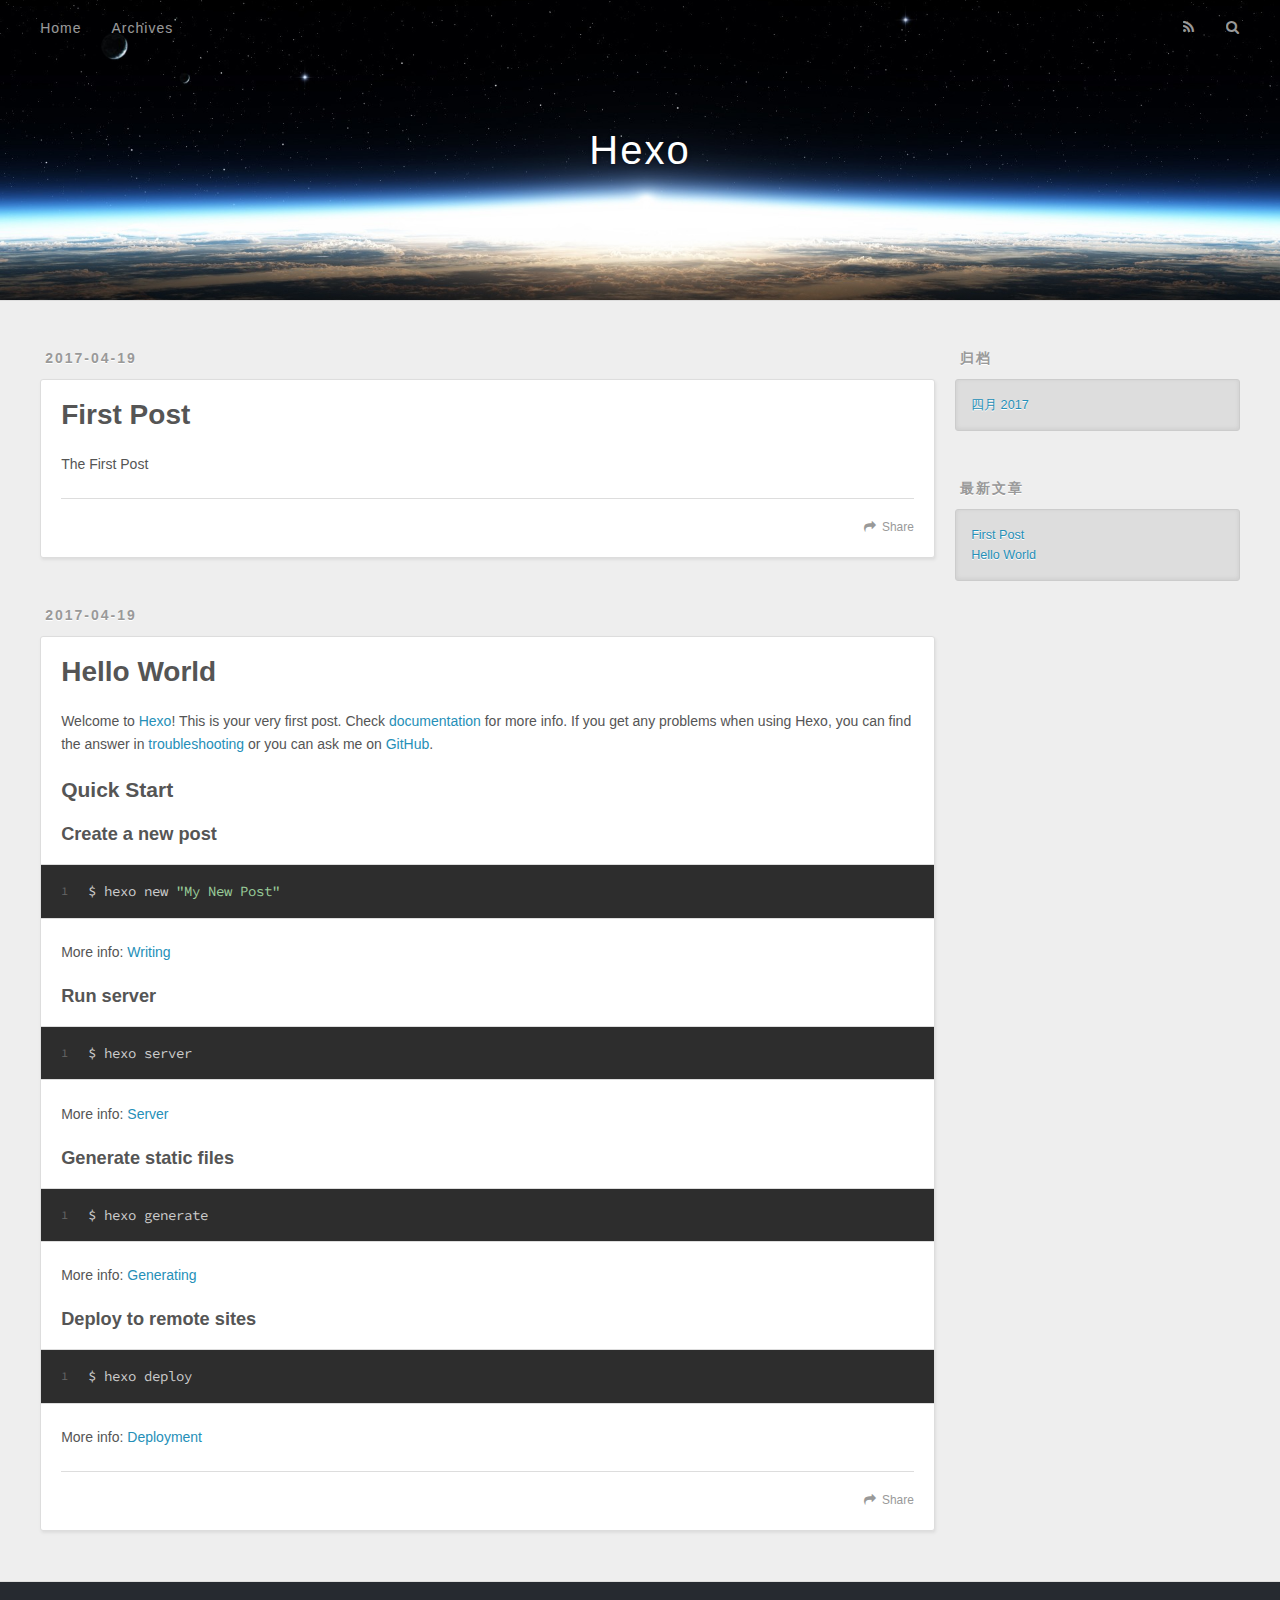
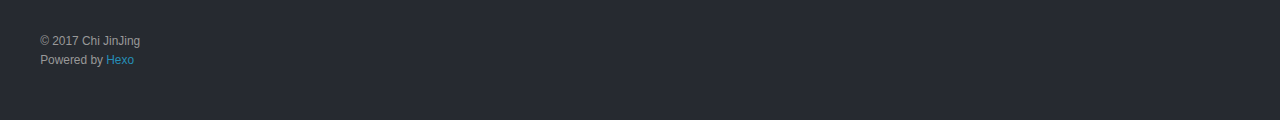
==== index.html @ 20dba2d6 "Site updated: 2017-04-19 13:00:34" ====
<!DOCTYPE html>
<html>
<head>
  <meta charset="utf-8">
  
  <title>Hexo</title>
  <meta name="viewport" content="width=device-width, initial-scale=1, maximum-scale=1">
  <meta property="og:type" content="website">
<meta property="og:title" content="Hexo">
<meta property="og:url" content="http://chijinjing.top/index.html">
<meta property="og:site_name" content="Hexo">
<meta name="twitter:card" content="summary">
<meta name="twitter:title" content="Hexo">
  
    <link rel="alternate" href="/atom.xml" title="Hexo" type="application/atom+xml">
  
  
    <link rel="icon" href="/favicon.png">
  
  
    <link href="//fonts.googleapis.com/css?family=Source+Code+Pro" rel="stylesheet" type="text/css">
  
  <link rel="stylesheet" href="/css/style.css">
  

</head>

<body>
  <div id="container">
    <div id="wrap">
      <header id="header">
  <div id="banner"></div>
  <div id="header-outer" class="outer">
    <div id="header-title" class="inner">
      <h1 id="logo-wrap">
        <a href="/" id="logo">Hexo</a>
      </h1>
      
    </div>
    <div id="header-inner" class="inner">
      <nav id="main-nav">
        <a id="main-nav-toggle" class="nav-icon"></a>
        
          <a class="main-nav-link" href="/">Home</a>
        
          <a class="main-nav-link" href="/archives">Archives</a>
        
      </nav>
      <nav id="sub-nav">
        
          <a id="nav-rss-link" class="nav-icon" href="/atom.xml" title="RSS Feed"></a>
        
        <a id="nav-search-btn" class="nav-icon" title="搜索"></a>
      </nav>
      <div id="search-form-wrap">
        <form action="//google.com/search" method="get" accept-charset="UTF-8" class="search-form"><input type="search" name="q" class="search-form-input" placeholder="Search"><button type="submit" class="search-form-submit">&#xF002;</button><input type="hidden" name="sitesearch" value="http://chijinjing.top"></form>
      </div>
    </div>
  </div>
</header>
      <div class="outer">
        <section id="main">
  
    <article id="post-First-Post" class="article article-type-post" itemscope itemprop="blogPost">
  <div class="article-meta">
    <a href="/2017/04/19/First-Post/" class="article-date">
  <time datetime="2017-04-19T04:58:20.000Z" itemprop="datePublished">2017-04-19</time>
</a>
    
  </div>
  <div class="article-inner">
    
    
      <header class="article-header">
        
  
    <h1 itemprop="name">
      <a class="article-title" href="/2017/04/19/First-Post/">First Post</a>
    </h1>
  

      </header>
    
    <div class="article-entry" itemprop="articleBody">
      
        <p>The First Post</p>

      
    </div>
    <footer class="article-footer">
      <a data-url="http://chijinjing.top/2017/04/19/First-Post/" data-id="cj1oicwc800007zd8fmpwcsmv" class="article-share-link">Share</a>
      
      
    </footer>
  </div>
  
</article>


  
    <article id="post-hello-world" class="article article-type-post" itemscope itemprop="blogPost">
  <div class="article-meta">
    <a href="/2017/04/19/hello-world/" class="article-date">
  <time datetime="2017-04-19T04:45:37.104Z" itemprop="datePublished">2017-04-19</time>
</a>
    
  </div>
  <div class="article-inner">
    
    
      <header class="article-header">
        
  
    <h1 itemprop="name">
      <a class="article-title" href="/2017/04/19/hello-world/">Hello World</a>
    </h1>
  

      </header>
    
    <div class="article-entry" itemprop="articleBody">
      
        <p>Welcome to <a href="https://hexo.io/" target="_blank" rel="external">Hexo</a>! This is your very first post. Check <a href="https://hexo.io/docs/" target="_blank" rel="external">documentation</a> for more info. If you get any problems when using Hexo, you can find the answer in <a href="https://hexo.io/docs/troubleshooting.html" target="_blank" rel="external">troubleshooting</a> or you can ask me on <a href="https://github.com/hexojs/hexo/issues" target="_blank" rel="external">GitHub</a>.</p>
<h2 id="Quick-Start"><a href="#Quick-Start" class="headerlink" title="Quick Start"></a>Quick Start</h2><h3 id="Create-a-new-post"><a href="#Create-a-new-post" class="headerlink" title="Create a new post"></a>Create a new post</h3><figure class="highlight bash"><table><tr><td class="gutter"><pre><div class="line">1</div></pre></td><td class="code"><pre><div class="line">$ hexo new <span class="string">"My New Post"</span></div></pre></td></tr></table></figure>
<p>More info: <a href="https://hexo.io/docs/writing.html" target="_blank" rel="external">Writing</a></p>
<h3 id="Run-server"><a href="#Run-server" class="headerlink" title="Run server"></a>Run server</h3><figure class="highlight bash"><table><tr><td class="gutter"><pre><div class="line">1</div></pre></td><td class="code"><pre><div class="line">$ hexo server</div></pre></td></tr></table></figure>
<p>More info: <a href="https://hexo.io/docs/server.html" target="_blank" rel="external">Server</a></p>
<h3 id="Generate-static-files"><a href="#Generate-static-files" class="headerlink" title="Generate static files"></a>Generate static files</h3><figure class="highlight bash"><table><tr><td class="gutter"><pre><div class="line">1</div></pre></td><td class="code"><pre><div class="line">$ hexo generate</div></pre></td></tr></table></figure>
<p>More info: <a href="https://hexo.io/docs/generating.html" target="_blank" rel="external">Generating</a></p>
<h3 id="Deploy-to-remote-sites"><a href="#Deploy-to-remote-sites" class="headerlink" title="Deploy to remote sites"></a>Deploy to remote sites</h3><figure class="highlight bash"><table><tr><td class="gutter"><pre><div class="line">1</div></pre></td><td class="code"><pre><div class="line">$ hexo deploy</div></pre></td></tr></table></figure>
<p>More info: <a href="https://hexo.io/docs/deployment.html" target="_blank" rel="external">Deployment</a></p>

      
    </div>
    <footer class="article-footer">
      <a data-url="http://chijinjing.top/2017/04/19/hello-world/" data-id="cj1oicwci00017zd8c9jo16es" class="article-share-link">Share</a>
      
      
    </footer>
  </div>
  
</article>


  

</section>
        
          <aside id="sidebar">
  
    

  
    

  
    
  
    
  <div class="widget-wrap">
    <h3 class="widget-title">归档</h3>
    <div class="widget">
      <ul class="archive-list"><li class="archive-list-item"><a class="archive-list-link" href="/archives/2017/04/">四月 2017</a></li></ul>
    </div>
  </div>


  
    
  <div class="widget-wrap">
    <h3 class="widget-title">最新文章</h3>
    <div class="widget">
      <ul>
        
          <li>
            <a href="/2017/04/19/First-Post/">First Post</a>
          </li>
        
          <li>
            <a href="/2017/04/19/hello-world/">Hello World</a>
          </li>
        
      </ul>
    </div>
  </div>

  
</aside>
        
      </div>
      <footer id="footer">
  
  <div class="outer">
    <div id="footer-info" class="inner">
      &copy; 2017 Chi JinJing<br>
      Powered by <a href="http://hexo.io/" target="_blank">Hexo</a>
    </div>
  </div>
</footer>
    </div>
    <nav id="mobile-nav">
  
    <a href="/" class="mobile-nav-link">Home</a>
  
    <a href="/archives" class="mobile-nav-link">Archives</a>
  
</nav>
    

<script src="//ajax.googleapis.com/ajax/libs/jquery/2.0.3/jquery.min.js"></script>


  <link rel="stylesheet" href="/fancybox/jquery.fancybox.css">
  <script src="/fancybox/jquery.fancybox.pack.js"></script>


<script src="/js/script.js"></script>

  </div>
</body>
</html>
---- css/style.css ----
body {
  width: 100%;
}
body:before,
body:after {
  content: "";
  display: table;
}
body:after {
  clear: both;
}
html,
body,
div,
span,
applet,
object,
iframe,
h1,
h2,
h3,
h4,
h5,
h6,
p,
blockquote,
pre,
a,
abbr,
acronym,
address,
big,
cite,
code,
del,
dfn,
em,
img,
ins,
kbd,
q,
s,
samp,
small,
strike,
strong,
sub,
sup,
tt,
var,
dl,
dt,
dd,
ol,
ul,
li,
fieldset,
form,
label,
legend,
table,
caption,
tbody,
tfoot,
thead,
tr,
th,
td {
  margin: 0;
  padding: 0;
  border: 0;
  outline: 0;
  font-weight: inherit;
  font-style: inherit;
  font-family: inherit;
  font-size: 100%;
  vertical-align: baseline;
}
body {
  line-height: 1;
  color: #000;
  background: #fff;
}
ol,
ul {
  list-style: none;
}
table {
  border-collapse: separate;
  border-spacing: 0;
  vertical-align: middle;
}
caption,
th,
td {
  text-align: left;
  font-weight: normal;
  vertical-align: middle;
}
a img {
  border: none;
}
input,
button {
  margin: 0;
  padding: 0;
}
input::-moz-focus-inner,
button::-moz-focus-inner {
  border: 0;
  padding: 0;
}
@font-face {
  font-family: FontAwesome;
  font-style: normal;
  font-weight: normal;
  src: url("fonts/fontawesome-webfont.eot?v=#4.0.3");
  src: url("fonts/fontawesome-webfont.eot?#iefix&v=#4.0.3") format("embedded-opentype"), url("fonts/fontawesome-webfont.woff?v=#4.0.3") format("woff"), url("fonts/fontawesome-webfont.ttf?v=#4.0.3") format("truetype"), url("fonts/fontawesome-webfont.svg#fontawesomeregular?v=#4.0.3") format("svg");
}
html,
body,
#container {
  height: 100%;
}
body {
  background: #eee;
  font: 14px "Helvetica Neue", Helvetica, Arial, sans-serif;
  -webkit-text-size-adjust: 100%;
}
.outer {
  max-width: 1220px;
  margin: 0 auto;
  padding: 0 20px;
}
.outer:before,
.outer:after {
  content: "";
  display: table;
}
.outer:after {
  clear: both;
}
.inner {
  display: inline;
  float: left;
  width: 98.33333333333333%;
  margin: 0 0.833333333333333%;
}
.left,
.alignleft {
  float: left;
}
.right,
.alignright {
  float: right;
}
.clear {
  clear: both;
}
#container {
  position: relative;
}
.mobile-nav-on {
  overflow: hidden;
}
#wrap {
  height: 100%;
  width: 100%;
  position: absolute;
  top: 0;
  left: 0;
  -webkit-transition: 0.2s ease-out;
  -moz-transition: 0.2s ease-out;
  -ms-transition: 0.2s ease-out;
  transition: 0.2s ease-out;
  z-index: 1;
  background: #eee;
}
.mobile-nav-on #wrap {
  left: 280px;
}
@media screen and (min-width: 768px) {
  #main {
    display: inline;
    float: left;
    width: 73.33333333333333%;
    margin: 0 0.833333333333333%;
  }
}
.article-date,
.article-category-link,
.archive-year,
.widget-title {
  text-decoration: none;
  text-transform: uppercase;
  letter-spacing: 2px;
  color: #999;
  margin-bottom: 1em;
  margin-left: 5px;
  line-height: 1em;
  text-shadow: 0 1px #fff;
  font-weight: bold;
}
.article-inner,
.archive-article-inner {
  background: #fff;
  -webkit-box-shadow: 1px 2px 3px #ddd;
  box-shadow: 1px 2px 3px #ddd;
  border: 1px solid #ddd;
  border-radius: 3px;
}
.article-entry h1,
.widget h1 {
  font-size: 2em;
}
.article-entry h2,
.widget h2 {
  font-size: 1.5em;
}
.article-entry h3,
.widget h3 {
  font-size: 1.3em;
}
.article-entry h4,
.widget h4 {
  font-size: 1.2em;
}
.article-entry h5,
.widget h5 {
  font-size: 1em;
}
.article-entry h6,
.widget h6 {
  font-size: 1em;
  color: #999;
}
.article-entry hr,
.widget hr {
  border: 1px dashed #ddd;
}
.article-entry strong,
.widget strong {
  font-weight: bold;
}
.article-entry em,
.widget em,
.article-entry cite,
.widget cite {
  font-style: italic;
}
.article-entry sup,
.widget sup,
.article-entry sub,
.widget sub {
  font-size: 0.75em;
  line-height: 0;
  position: relative;
  vertical-align: baseline;
}
.article-entry sup,
.widget sup {
  top: -0.5em;
}
.article-entry sub,
.widget sub {
  bottom: -0.2em;
}
.article-entry small,
.widget small {
  font-size: 0.85em;
}
.article-entry acronym,
.widget acronym,
.article-entry abbr,
.widget abbr {
  border-bottom: 1px dotted;
}
.article-entry ul,
.widget ul,
.article-entry ol,
.widget ol,
.article-entry dl,
.widget dl {
  margin: 0 20px;
  line-height: 1.6em;
}
.article-entry ul ul,
.widget ul ul,
.article-entry ol ul,
.widget ol ul,
.article-entry ul ol,
.widget ul ol,
.article-entry ol ol,
.widget ol ol {
  margin-top: 0;
  margin-bottom: 0;
}
.article-entry ul,
.widget ul {
  list-style: disc;
}
.article-entry ol,
.widget ol {
  list-style: decimal;
}
.article-entry dt,
.widget dt {
  font-weight: bold;
}
#header {
  height: 300px;
  position: relative;
  border-bottom: 1px solid #ddd;
}
#header:before,
#header:after {
  content: "";
  position: absolute;
  left: 0;
  right: 0;
  height: 40px;
}
#header:before {
  top: 0;
  background: -webkit-linear-gradient(rgba(0,0,0,0.2), transparent);
  background: -moz-linear-gradient(rgba(0,0,0,0.2), transparent);
  background: -ms-linear-gradient(rgba(0,0,0,0.2), transparent);
  background: linear-gradient(rgba(0,0,0,0.2), transparent);
}
#header:after {
  bottom: 0;
  background: -webkit-linear-gradient(transparent, rgba(0,0,0,0.2));
  background: -moz-linear-gradient(transparent, rgba(0,0,0,0.2));
  background: -ms-linear-gradient(transparent, rgba(0,0,0,0.2));
  background: linear-gradient(transparent, rgba(0,0,0,0.2));
}
#header-outer {
  height: 100%;
  position: relative;
}
#header-inner {
  position: relative;
  overflow: hidden;
}
#banner {
  position: absolute;
  top: 0;
  left: 0;
  width: 100%;
  height: 100%;
  background: url("images/banner.jpg") center #000;
  -webkit-background-size: cover;
  -moz-background-size: cover;
  background-size: cover;
  z-index: -1;
}
#header-title {
  text-align: center;
  height: 40px;
  position: absolute;
  top: 50%;
  left: 0;
  margin-top: -20px;
}
#logo,
#subtitle {
  text-decoration: none;
  color: #fff;
  font-weight: 300;
  text-shadow: 0 1px 4px rgba(0,0,0,0.3);
}
#logo {
  font-size: 40px;
  line-height: 40px;
  letter-spacing: 2px;
}
#subtitle {
  font-size: 16px;
  line-height: 16px;
  letter-spacing: 1px;
}
#subtitle-wrap {
  margin-top: 16px;
}
#main-nav {
  float: left;
  margin-left: -15px;
}
.nav-icon,
.main-nav-link {
  float: left;
  color: #fff;
  opacity: 0.6;
  text-decoration: none;
  text-shadow: 0 1px rgba(0,0,0,0.2);
  -webkit-transition: opacity 0.2s;
  -moz-transition: opacity 0.2s;
  -ms-transition: opacity 0.2s;
  transition: opacity 0.2s;
  display: block;
  padding: 20px 15px;
}
.nav-icon:hover,
.main-nav-link:hover {
  opacity: 1;
}
.nav-icon {
  font-family: FontAwesome;
  text-align: center;
  font-size: 14px;
  width: 14px;
  height: 14px;
  padding: 20px 15px;
  position: relative;
  cursor: pointer;
}
.main-nav-link {
  font-weight: 300;
  letter-spacing: 1px;
}
@media screen and (max-width: 479px) {
  .main-nav-link {
    display: none;
  }
}
#main-nav-toggle {
  display: none;
}
#main-nav-toggle:before {
  content: "\f0c9";
}
@media screen and (max-width: 479px) {
  #main-nav-toggle {
    display: block;
  }
}
#sub-nav {
  float: right;
  margin-right: -15px;
}
#nav-rss-link:before {
  content: "\f09e";
}
#nav-search-btn:before {
  content: "\f002";
}
#search-form-wrap {
  position: absolute;
  top: 15px;
  width: 150px;
  height: 30px;
  right: -150px;
  opacity: 0;
  -webkit-transition: 0.2s ease-out;
  -moz-transition: 0.2s ease-out;
  -ms-transition: 0.2s ease-out;
  transition: 0.2s ease-out;
}
#search-form-wrap.on {
  opacity: 1;
  right: 0;
}
@media screen and (max-width: 479px) {
  #search-form-wrap {
    width: 100%;
    right: -100%;
  }
}
.search-form {
  position: absolute;
  top: 0;
  left: 0;
  right: 0;
  background: #fff;
  padding: 5px 15px;
  border-radius: 15px;
  -webkit-box-shadow: 0 0 10px rgba(0,0,0,0.3);
  box-shadow: 0 0 10px rgba(0,0,0,0.3);
}
.search-form-input {
  border: none;
  background: none;
  color: #555;
  width: 100%;
  font: 13px "Helvetica Neue", Helvetica, Arial, sans-serif;
  outline: none;
}
.search-form-input::-webkit-search-results-decoration,
.search-form-input::-webkit-search-cancel-button {
  -webkit-appearance: none;
}
.search-form-submit {
  position: absolute;
  top: 50%;
  right: 10px;
  margin-top: -7px;
  font: 13px FontAwesome;
  border: none;
  background: none;
  color: #bbb;
  cursor: pointer;
}
.search-form-submit:hover,
.search-form-submit:focus {
  color: #777;
}
.article {
  margin: 50px 0;
}
.article-inner {
  overflow: hidden;
}
.article-meta:before,
.article-meta:after {
  content: "";
  display: table;
}
.article-meta:after {
  clear: both;
}
.article-date {
  float: left;
}
.article-category {
  float: left;
  line-height: 1em;
  color: #ccc;
  text-shadow: 0 1px #fff;
  margin-left: 8px;
}
.article-category:before {
  content: "\2022";
}
.article-category-link {
  margin: 0 12px 1em;
}
.article-header {
  padding: 20px 20px 0;
}
.article-title {
  text-decoration: none;
  font-size: 2em;
  font-weight: bold;
  color: #555;
  line-height: 1.1em;
  -webkit-transition: color 0.2s;
  -moz-transition: color 0.2s;
  -ms-transition: color 0.2s;
  transition: color 0.2s;
}
a.article-title:hover {
  color: #258fb8;
}
.article-entry {
  color: #555;
  padding: 0 20px;
}
.article-entry:before,
.article-entry:after {
  content: "";
  display: table;
}
.article-entry:after {
  clear: both;
}
.article-entry p,
.article-entry table {
  line-height: 1.6em;
  margin: 1.6em 0;
}
.article-entry h1,
.article-entry h2,
.article-entry h3,
.article-entry h4,
.article-entry h5,
.article-entry h6 {
  font-weight: bold;
}
.article-entry h1,
.article-entry h2,
.article-entry h3,
.article-entry h4,
.article-entry h5,
.article-entry h6 {
  line-height: 1.1em;
  margin: 1.1em 0;
}
.article-entry a {
  color: #258fb8;
  text-decoration: none;
}
.article-entry a:hover {
  text-decoration: underline;
}
.article-entry ul,
.article-entry ol,
.article-entry dl {
  margin-top: 1.6em;
  margin-bottom: 1.6em;
}
.article-entry img,
.article-entry video {
  max-width: 100%;
  height: auto;
  display: block;
  margin: auto;
}
.article-entry iframe {
  border: none;
}
.article-entry table {
  width: 100%;
  border-collapse: collapse;
  border-spacing: 0;
}
.article-entry th {
  font-weight: bold;
  border-bottom: 3px solid #ddd;
  padding-bottom: 0.5em;
}
.article-entry td {
  border-bottom: 1px solid #ddd;
  padding: 10px 0;
}
.article-entry blockquote {
  font-family: Georgia, "Times New Roman", serif;
  font-size: 1.4em;
  margin: 1.6em 20px;
  text-align: center;
}
.article-entry blockquote footer {
  font-size: 14px;
  margin: 1.6em 0;
  font-family: "Helvetica Neue", Helvetica, Arial, sans-serif;
}
.article-entry blockquote footer cite:before {
  content: "—";
  padding: 0 0.5em;
}
.article-entry .pullquote {
  text-align: left;
  width: 45%;
  margin: 0;
}
.article-entry .pullquote.left {
  margin-left: 0.5em;
  margin-right: 1em;
}
.article-entry .pullquote.right {
  margin-right: 0.5em;
  margin-left: 1em;
}
.article-entry .caption {
  color: #999;
  display: block;
  font-size: 0.9em;
  margin-top: 0.5em;
  position: relative;
  text-align: center;
}
.article-entry .video-container {
  position: relative;
  padding-top: 56.25%;
  height: 0;
  overflow: hidden;
}
.article-entry .video-container iframe,
.article-entry .video-container object,
.article-entry .video-container embed {
  position: absolute;
  top: 0;
  left: 0;
  width: 100%;
  height: 100%;
  margin-top: 0;
}
.article-more-link a {
  display: inline-block;
  line-height: 1em;
  padding: 6px 15px;
  border-radius: 15px;
  background: #eee;
  color: #999;
  text-shadow: 0 1px #fff;
  text-decoration: none;
}
.article-more-link a:hover {
  background: #258fb8;
  color: #fff;
  text-decoration: none;
  text-shadow: 0 1px #1e7293;
}
.article-footer {
  font-size: 0.85em;
  line-height: 1.6em;
  border-top: 1px solid #ddd;
  padding-top: 1.6em;
  margin: 0 20px 20px;
}
.article-footer:before,
.article-footer:after {
  content: "";
  display: table;
}
.article-footer:after {
  clear: both;
}
.article-footer a {
  color: #999;
  text-decoration: none;
}
.article-footer a:hover {
  color: #555;
}
.article-tag-list-item {
  float: left;
  margin-right: 10px;
}
.article-tag-list-link:before {
  content: "#";
}
.article-comment-link {
  float: right;
}
.article-comment-link:before {
  content: "\f075";
  font-family: FontAwesome;
  padding-right: 8px;
}
.article-share-link {
  cursor: pointer;
  float: right;
  margin-left: 20px;
}
.article-share-link:before {
  content: "\f064";
  font-family: FontAwesome;
  padding-right: 6px;
}
#article-nav {
  position: relative;
}
#article-nav:before,
#article-nav:after {
  content: "";
  display: table;
}
#article-nav:after {
  clear: both;
}
@media screen and (min-width: 768px) {
  #article-nav {
    margin: 50px 0;
  }
  #article-nav:before {
    width: 8px;
    height: 8px;
    position: absolute;
    top: 50%;
    left: 50%;
    margin-top: -4px;
    margin-left: -4px;
    content: "";
    border-radius: 50%;
    background: #ddd;
    -webkit-box-shadow: 0 1px 2px #fff;
    box-shadow: 0 1px 2px #fff;
  }
}
.article-nav-link-wrap {
  text-decoration: none;
  text-shadow: 0 1px #fff;
  color: #999;
  -webkit-box-sizing: border-box;
  -moz-box-sizing: border-box;
  box-sizing: border-box;
  margin-top: 50px;
  text-align: center;
  display: block;
}
.article-nav-link-wrap:hover {
  color: #555;
}
@media screen and (min-width: 768px) {
  .article-nav-link-wrap {
    width: 50%;
    margin-top: 0;
  }
}
@media screen and (min-width: 768px) {
  #article-nav-newer {
    float: left;
    text-align: right;
    padding-right: 20px;
  }
}
@media screen and (min-width: 768px) {
  #article-nav-older {
    float: right;
    text-align: left;
    padding-left: 20px;
  }
}
.article-nav-caption {
  text-transform: uppercase;
  letter-spacing: 2px;
  color: #ddd;
  line-height: 1em;
  font-weight: bold;
}
#article-nav-newer .article-nav-caption {
  margin-right: -2px;
}
.article-nav-title {
  font-size: 0.85em;
  line-height: 1.6em;
  margin-top: 0.5em;
}
.article-share-box {
  position: absolute;
  display: none;
  background: #fff;
  -webkit-box-shadow: 1px 2px 10px rgba(0,0,0,0.2);
  box-shadow: 1px 2px 10px rgba(0,0,0,0.2);
  border-radius: 3px;
  margin-left: -145px;
  overflow: hidden;
  z-index: 1;
}
.article-share-box.on {
  display: block;
}
.article-share-input {
  width: 100%;
  background: none;
  -webkit-box-sizing: border-box;
  -moz-box-sizing: border-box;
  box-sizing: border-box;
  font: 14px "Helvetica Neue", Helvetica, Arial, sans-serif;
  padding: 0 15px;
  color: #555;
  outline: none;
  border: 1px solid #ddd;
  border-radius: 3px 3px 0 0;
  height: 36px;
  line-height: 36px;
}
.article-share-links {
  background: #eee;
}
.article-share-links:before,
.article-share-links:after {
  content: "";
  display: table;
}
.article-share-links:after {
  clear: both;
}
.article-share-twitter,
.article-share-facebook,
.article-share-pinterest,
.article-share-google {
  width: 50px;
  height: 36px;
  display: block;
  float: left;
  position: relative;
  color: #999;
  text-shadow: 0 1px #fff;
}
.article-share-twitter:before,
.article-share-facebook:before,
.article-share-pinterest:before,
.article-share-google:before {
  font-size: 20px;
  font-family: FontAwesome;
  width: 20px;
  height: 20px;
  position: absolute;
  top: 50%;
  left: 50%;
  margin-top: -10px;
  margin-left: -10px;
  text-align: center;
}
.article-share-twitter:hover,
.article-share-facebook:hover,
.article-share-pinterest:hover,
.article-share-google:hover {
  color: #fff;
}
.article-share-twitter:before {
  content: "\f099";
}
.article-share-twitter:hover {
  background: #00aced;
  text-shadow: 0 1px #008abe;
}
.article-share-facebook:before {
  content: "\f09a";
}
.article-share-facebook:hover {
  background: #3b5998;
  text-shadow: 0 1px #2f477a;
}
.article-share-pinterest:before {
  content: "\f0d2";
}
.article-share-pinterest:hover {
  background: #cb2027;
  text-shadow: 0 1px #a21a1f;
}
.article-share-google:before {
  content: "\f0d5";
}
.article-share-google:hover {
  background: #dd4b39;
  text-shadow: 0 1px #be3221;
}
.article-gallery {
  background: #000;
  position: relative;
}
.article-gallery-photos {
  position: relative;
  overflow: hidden;
}
.article-gallery-img {
  display: none;
  max-width: 100%;
}
.article-gallery-img:first-child {
  display: block;
}
.article-gallery-img.loaded {
  position: absolute;
  display: block;
}
.article-gallery-img img {
  display: block;
  max-width: 100%;
  margin: 0 auto;
}
#comments {
  background: #fff;
  -webkit-box-shadow: 1px 2px 3px #ddd;
  box-shadow: 1px 2px 3px #ddd;
  padding: 20px;
  border: 1px solid #ddd;
  border-radius: 3px;
  margin: 50px 0;
}
#comments a {
  color: #258fb8;
}
.archives-wrap {
  margin: 50px 0;
}
.archives:before,
.archives:after {
  content: "";
  display: table;
}
.archives:after {
  clear: both;
}
.archive-year-wrap {
  margin-bottom: 1em;
}
.archives {
  -webkit-column-gap: 10px;
  -moz-column-gap: 10px;
  column-gap: 10px;
}
@media screen and (min-width: 480px) and (max-width: 767px) {
  .archives {
    -webkit-column-count: 2;
    -moz-column-count: 2;
    column-count: 2;
  }
}
@media screen and (min-width: 768px) {
  .archives {
    -webkit-column-count: 3;
    -moz-column-count: 3;
    column-count: 3;
  }
}
.archive-article {
  -webkit-column-break-inside: avoid;
  page-break-inside: avoid;
  overflow: hidden;
  break-inside: avoid-column;
}
.archive-article-inner {
  padding: 10px;
  margin-bottom: 15px;
}
.archive-article-title {
  text-decoration: none;
  font-weight: bold;
  color: #555;
  -webkit-transition: color 0.2s;
  -moz-transition: color 0.2s;
  -ms-transition: color 0.2s;
  transition: color 0.2s;
  line-height: 1.6em;
}
.archive-article-title:hover {
  color: #258fb8;
}
.archive-article-footer {
  margin-top: 1em;
}
.archive-article-date {
  color: #999;
  text-decoration: none;
  font-size: 0.85em;
  line-height: 1em;
  margin-bottom: 0.5em;
  display: block;
}
#page-nav {
  margin: 50px auto;
  background: #fff;
  -webkit-box-shadow: 1px 2px 3px #ddd;
  box-shadow: 1px 2px 3px #ddd;
  border: 1px solid #ddd;
  border-radius: 3px;
  text-align: center;
  color: #999;
  overflow: hidden;
}
#page-nav:before,
#page-nav:after {
  content: "";
  display: table;
}
#page-nav:after {
  clear: both;
}
#page-nav a,
#page-nav span {
  padding: 10px 20px;
  line-height: 1;
  height: 2ex;
}
#page-nav a {
  color: #999;
  text-decoration: none;
}
#page-nav a:hover {
  background: #999;
  color: #fff;
}
#page-nav .prev {
  float: left;
}
#page-nav .next {
  float: right;
}
#page-nav .page-number {
  display: inline-block;
}
@media screen and (max-width: 479px) {
  #page-nav .page-number {
    display: none;
  }
}
#page-nav .current {
  color: #555;
  font-weight: bold;
}
#page-nav .space {
  color: #ddd;
}
#footer {
  background: #262a30;
  padding: 50px 0;
  border-top: 1px solid #ddd;
  color: #999;
}
#footer a {
  color: #258fb8;
  text-decoration: none;
}
#footer a:hover {
  text-decoration: underline;
}
#footer-info {
  line-height: 1.6em;
  font-size: 0.85em;
}
.article-entry pre,
.article-entry .highlight {
  background: #2d2d2d;
  margin: 0 -20px;
  padding: 15px 20px;
  border-style: solid;
  border-color: #ddd;
  border-width: 1px 0;
  overflow: auto;
  color: #ccc;
  line-height: 22.400000000000002px;
}
.article-entry .highlight .gutter pre,
.article-entry .gist .gist-file .gist-data .line-numbers {
  color: #666;
  font-size: 0.85em;
}
.article-entry pre,
.article-entry code {
  font-family: "Source Code Pro", Consolas, Monaco, Menlo, Consolas, monospace;
}
.article-entry code {
  background: #eee;
  text-shadow: 0 1px #fff;
  padding: 0 0.3em;
}
.article-entry pre code {
  background: none;
  text-shadow: none;
  padding: 0;
}
.article-entry .highlight pre {
  border: none;
  margin: 0;
  padding: 0;
}
.article-entry .highlight table {
  margin: 0;
  width: auto;
}
.article-entry .highlight td {
  border: none;
  padding: 0;
}
.article-entry .highlight figcaption {
  font-size: 0.85em;
  color: #999;
  line-height: 1em;
  margin-bottom: 1em;
}
.article-entry .highlight figcaption:before,
.article-entry .highlight figcaption:after {
  content: "";
  display: table;
}
.article-entry .highlight figcaption:after {
  clear: both;
}
.article-entry .highlight figcaption a {
  float: right;
}
.article-entry .highlight .gutter pre {
  text-align: right;
  padding-right: 20px;
}
.article-entry .highlight .line {
  height: 22.400000000000002px;
}
.article-entry .highlight .line.marked {
  background: #515151;
}
.article-entry .gist {
  margin: 0 -20px;
  border-style: solid;
  border-color: #ddd;
  border-width: 1px 0;
  background: #2d2d2d;
  padding: 15px 20px 15px 0;
}
.article-entry .gist .gist-file {
  border: none;
  font-family: "Source Code Pro", Consolas, Monaco, Menlo, Consolas, monospace;
  margin: 0;
}
.article-entry .gist .gist-file .gist-data {
  background: none;
  border: none;
}
.article-entry .gist .gist-file .gist-data .line-numbers {
  background: none;
  border: none;
  padding: 0 20px 0 0;
}
.article-entry .gist .gist-file .gist-data .line-data {
  padding: 0 !important;
}
.article-entry .gist .gist-file .highlight {
  margin: 0;
  padding: 0;
  border: none;
}
.article-entry .gist .gist-file .gist-meta {
  background: #2d2d2d;
  color: #999;
  font: 0.85em "Helvetica Neue", Helvetica, Arial, sans-serif;
  text-shadow: 0 0;
  padding: 0;
  margin-top: 1em;
  margin-left: 20px;
}
.article-entry .gist .gist-file .gist-meta a {
  color: #258fb8;
  font-weight: normal;
}
.article-entry .gist .gist-file .gist-meta a:hover {
  text-decoration: underline;
}
pre .comment,
pre .title {
  color: #999;
}
pre .variable,
pre .attribute,
pre .tag,
pre .regexp,
pre .ruby .constant,
pre .xml .tag .title,
pre .xml .pi,
pre .xml .doctype,
pre .html .doctype,
pre .css .id,
pre .css .class,
pre .css .pseudo {
  color: #f2777a;
}
pre .number,
pre .preprocessor,
pre .built_in,
pre .literal,
pre .params,
pre .constant {
  color: #f99157;
}
pre .class,
pre .ruby .class .title,
pre .css .rules .attribute {
  color: #9c9;
}
pre .string,
pre .value,
pre .inheritance,
pre .header,
pre .ruby .symbol,
pre .xml .cdata {
  color: #9c9;
}
pre .css .hexcolor {
  color: #6cc;
}
pre .function,
pre .python .decorator,
pre .python .title,
pre .ruby .function .title,
pre .ruby .title .keyword,
pre .perl .sub,
pre .javascript .title,
pre .coffeescript .title {
  color: #69c;
}
pre .keyword,
pre .javascript .function {
  color: #c9c;
}
@media screen and (max-width: 479px) {
  #mobile-nav {
    position: absolute;
    top: 0;
    left: 0;
    width: 280px;
    height: 100%;
    background: #191919;
    border-right: 1px solid #fff;
  }
}
@media screen and (max-width: 479px) {
  .mobile-nav-link {
    display: block;
    color: #999;
    text-decoration: none;
    padding: 15px 20px;
    font-weight: bold;
  }
  .mobile-nav-link:hover {
    color: #fff;
  }
}
@media screen and (min-width: 768px) {
  #sidebar {
    display: inline;
    float: left;
    width: 23.333333333333332%;
    margin: 0 0.833333333333333%;
  }
}
.widget-wrap {
  margin: 50px 0;
}
.widget {
  color: #777;
  text-shadow: 0 1px #fff;
  background: #ddd;
  -webkit-box-shadow: 0 -1px 4px #ccc inset;
  box-shadow: 0 -1px 4px #ccc inset;
  border: 1px solid #ccc;
  padding: 15px;
  border-radius: 3px;
}
.widget a {
  color: #258fb8;
  text-decoration: none;
}
.widget a:hover {
  text-decoration: underline;
}
.widget ul ul,
.widget ol ul,
.widget dl ul,
.widget ul ol,
.widget ol ol,
.widget dl ol,
.widget ul dl,
.widget ol dl,
.widget dl dl {
  margin-left: 15px;
  list-style: disc;
}
.widget {
  line-height: 1.6em;
  word-wrap: break-word;
  font-size: 0.9em;
}
.widget ul,
.widget ol {
  list-style: none;
  margin: 0;
}
.widget ul ul,
.widget ol ul,
.widget ul ol,
.widget ol ol {
  margin: 0 20px;
}
.widget ul ul,
.widget ol ul {
  list-style: disc;
}
.widget ul ol,
.widget ol ol {
  list-style: decimal;
}
.category-list-count,
.tag-list-count,
.archive-list-count {
  padding-left: 5px;
  color: #999;
  font-size: 0.85em;
}
.category-list-count:before,
.tag-list-count:before,
.archive-list-count:before {
  content: "(";
}
.category-list-count:after,
.tag-list-count:after,
.archive-list-count:after {
  content: ")";
}
.tagcloud a {
  margin-right: 5px;
  display: inline-block;
}
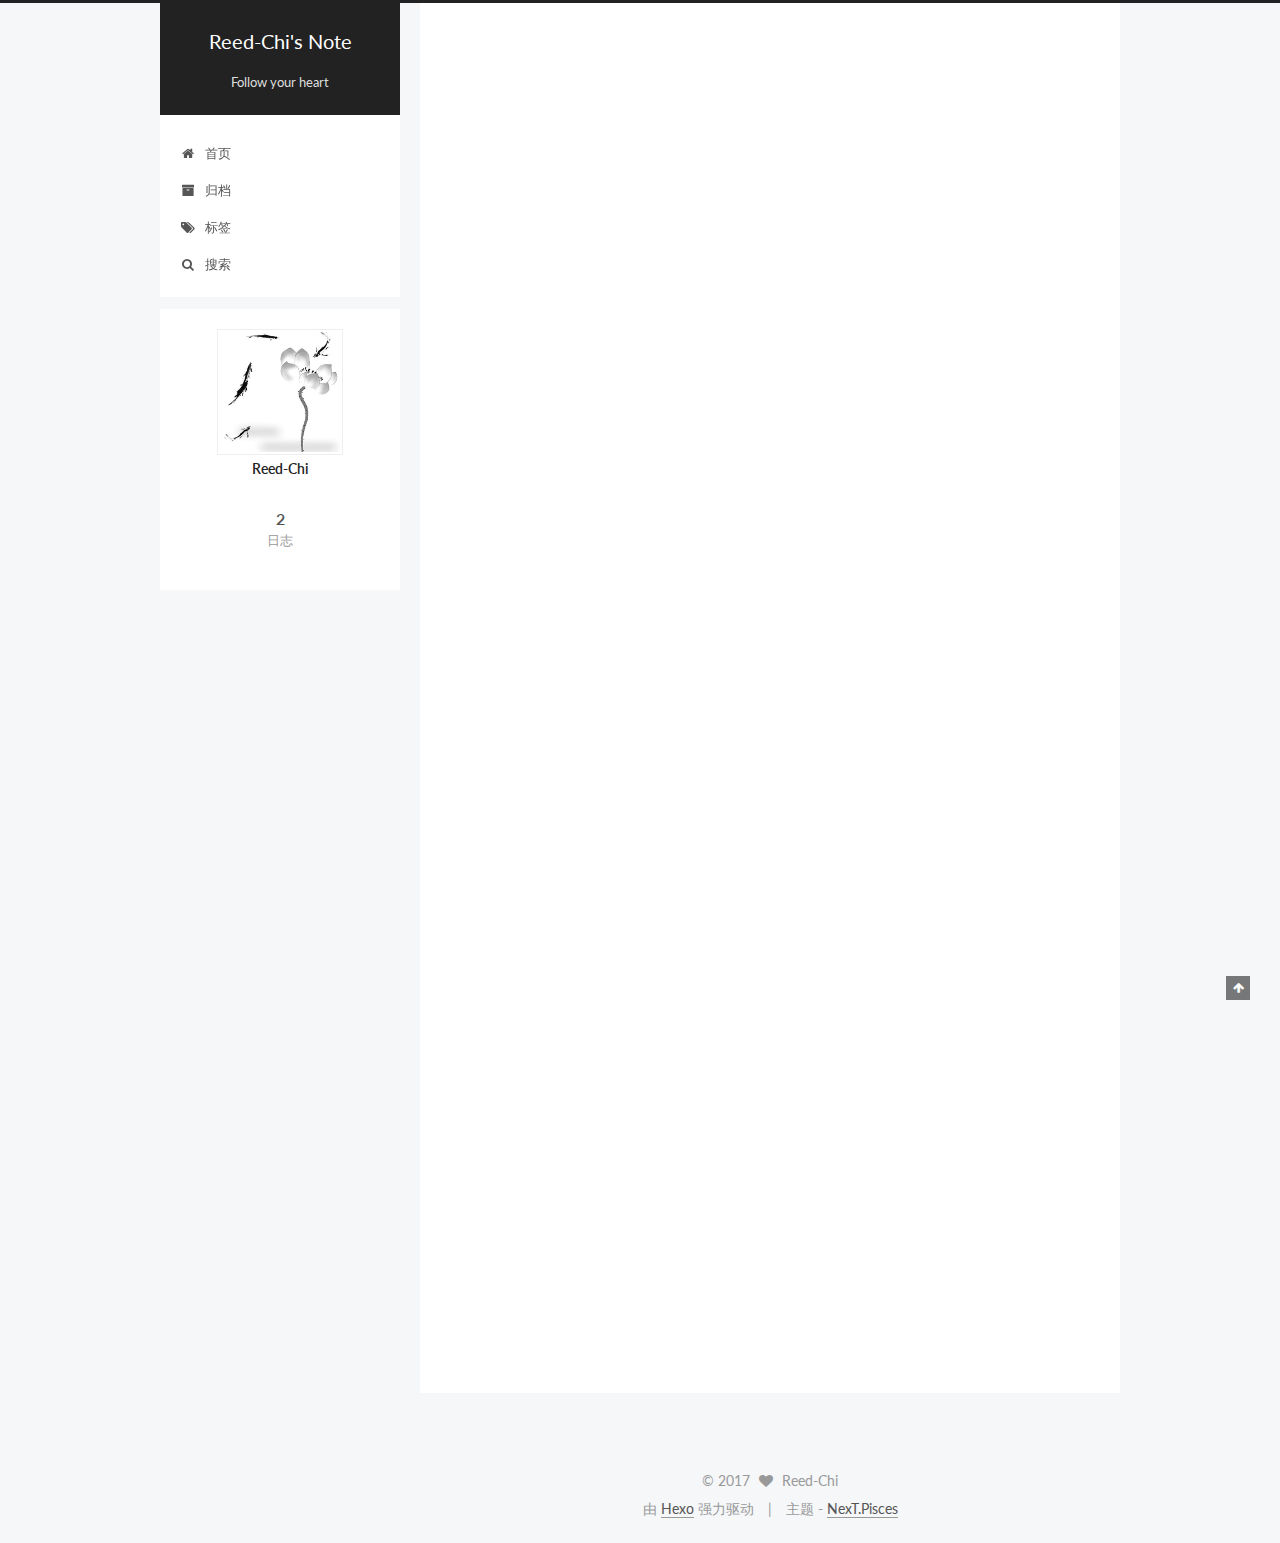
==== commit f6346b42: "Site updated: 2017-04-19 15:24:48" ====
--- a/index.html
+++ b/index.html
@@ -1,126 +1,484 @@
-<!DOCTYPE html>
-<html>
+<!doctype html>
+
+
+
+  
+
+
+<html class="theme-next pisces use-motion" lang="zh-Hans">
 <head>
-  <meta charset="utf-8">
-  
-  <title>Hexo</title>
-  <meta name="viewport" content="width=device-width, initial-scale=1, maximum-scale=1">
-  <meta property="og:type" content="website">
-<meta property="og:title" content="Hexo">
+  <meta charset="UTF-8"/>
+<meta http-equiv="X-UA-Compatible" content="IE=edge" />
+<meta name="viewport" content="width=device-width, initial-scale=1, maximum-scale=1"/>
+
+
+
+
+
+
+<meta http-equiv="Cache-Control" content="no-transform" />
+<meta http-equiv="Cache-Control" content="no-siteapp" />
+
+
+
+
+
+
+
+
+
+
+
+
+
+
+
+  
+  
+  <link href="/lib/fancybox/source/jquery.fancybox.css?v=2.1.5" rel="stylesheet" type="text/css" />
+
+
+
+
+  
+  
+  
+  
+
+  
+    
+    
+  
+
+  
+
+  
+
+  
+
+  
+
+  
+    
+    
+    <link href="//fonts.googleapis.com/css?family=Lato:300,300italic,400,400italic,700,700italic&subset=latin,latin-ext" rel="stylesheet" type="text/css">
+  
+
+
+
+
+
+
+<link href="/lib/font-awesome/css/font-awesome.min.css?v=4.6.2" rel="stylesheet" type="text/css" />
+
+<link href="/css/main.css?v=5.1.0" rel="stylesheet" type="text/css" />
+
+
+  <meta name="keywords" content="Hexo, NexT" />
+
+
+
+
+
+
+
+
+  <link rel="shortcut icon" type="image/x-icon" href="/favicon.ico?v=5.1.0" />
+
+
+
+
+
+
+<meta property="og:type" content="website">
+<meta property="og:title" content="Reed-Chi's Note">
 <meta property="og:url" content="http://chijinjing.top/index.html">
-<meta property="og:site_name" content="Hexo">
+<meta property="og:site_name" content="Reed-Chi's Note">
 <meta name="twitter:card" content="summary">
-<meta name="twitter:title" content="Hexo">
-  
-    <link rel="alternate" href="/atom.xml" title="Hexo" type="application/atom+xml">
-  
-  
-    <link rel="icon" href="/favicon.png">
-  
-  
-    <link href="//fonts.googleapis.com/css?family=Source+Code+Pro" rel="stylesheet" type="text/css">
-  
-  <link rel="stylesheet" href="/css/style.css">
-  
-
+<meta name="twitter:title" content="Reed-Chi's Note">
+
+
+
+<script type="text/javascript" id="hexo.configurations">
+  var NexT = window.NexT || {};
+  var CONFIG = {
+    root: '/',
+    scheme: 'Pisces',
+    sidebar: {"position":"left","display":"post","offset":12,"offset_float":0,"b2t":false,"scrollpercent":false},
+    fancybox: true,
+    motion: true,
+    duoshuo: {
+      userId: '0',
+      author: '博主'
+    },
+    algolia: {
+      applicationID: '',
+      apiKey: '',
+      indexName: '',
+      hits: {"per_page":10},
+      labels: {"input_placeholder":"Search for Posts","hits_empty":"We didn't find any results for the search: ${query}","hits_stats":"${hits} results found in ${time} ms"}
+    }
+  };
+</script>
+
+
+
+  <link rel="canonical" href="http://chijinjing.top/"/>
+
+
+
+
+
+  <title> Reed-Chi's Note </title>
 </head>
 
-<body>
-  <div id="container">
-    <div id="wrap">
-      <header id="header">
-  <div id="banner"></div>
-  <div id="header-outer" class="outer">
-    <div id="header-title" class="inner">
-      <h1 id="logo-wrap">
-        <a href="/" id="logo">Hexo</a>
-      </h1>
-      
-    </div>
-    <div id="header-inner" class="inner">
-      <nav id="main-nav">
-        <a id="main-nav-toggle" class="nav-icon"></a>
-        
-          <a class="main-nav-link" href="/">Home</a>
-        
-          <a class="main-nav-link" href="/archives">Archives</a>
-        
-      </nav>
-      <nav id="sub-nav">
-        
-          <a id="nav-rss-link" class="nav-icon" href="/atom.xml" title="RSS Feed"></a>
-        
-        <a id="nav-search-btn" class="nav-icon" title="搜索"></a>
-      </nav>
-      <div id="search-form-wrap">
-        <form action="//google.com/search" method="get" accept-charset="UTF-8" class="search-form"><input type="search" name="q" class="search-form-input" placeholder="Search"><button type="submit" class="search-form-submit">&#xF002;</button><input type="hidden" name="sitesearch" value="http://chijinjing.top"></form>
-      </div>
-    </div>
+<body itemscope itemtype="http://schema.org/WebPage" lang="zh-Hans">
+
+  
+
+
+
+
+
+
+
+
+
+
+
+
+
+
+  
+  
+    
+  
+
+  <div class="container sidebar-position-left 
+   page-home 
+ ">
+    <div class="headband"></div>
+
+    <header id="header" class="header" itemscope itemtype="http://schema.org/WPHeader">
+      <div class="header-inner"><div class="site-brand-wrapper">
+  <div class="site-meta ">
+    
+
+    <div class="custom-logo-site-title">
+      <a href="/"  class="brand" rel="start">
+        <span class="logo-line-before"><i></i></span>
+        <span class="site-title">Reed-Chi's Note</span>
+        <span class="logo-line-after"><i></i></span>
+      </a>
+    </div>
+      
+        <p class="site-subtitle">Follow your heart</p>
+      
   </div>
-</header>
-      <div class="outer">
-        <section id="main">
-  
-    <article id="post-First-Post" class="article article-type-post" itemscope itemprop="blogPost">
-  <div class="article-meta">
-    <a href="/2017/04/19/First-Post/" class="article-date">
-  <time datetime="2017-04-19T04:58:20.000Z" itemprop="datePublished">2017-04-19</time>
-</a>
-    
+
+  <div class="site-nav-toggle">
+    <button>
+      <span class="btn-bar"></span>
+      <span class="btn-bar"></span>
+      <span class="btn-bar"></span>
+    </button>
   </div>
-  <div class="article-inner">
-    
-    
-      <header class="article-header">
-        
-  
-    <h1 itemprop="name">
-      <a class="article-title" href="/2017/04/19/First-Post/">First Post</a>
-    </h1>
-  
-
+</div>
+
+<nav class="site-nav">
+  
+
+  
+    <ul id="menu" class="menu">
+      
+        
+        <li class="menu-item menu-item-home">
+          <a href="/" rel="section">
+            
+              <i class="menu-item-icon fa fa-fw fa-home"></i> <br />
+            
+            首页
+          </a>
+        </li>
+      
+        
+        <li class="menu-item menu-item-archives">
+          <a href="/archives" rel="section">
+            
+              <i class="menu-item-icon fa fa-fw fa-archive"></i> <br />
+            
+            归档
+          </a>
+        </li>
+      
+        
+        <li class="menu-item menu-item-tags">
+          <a href="/tags" rel="section">
+            
+              <i class="menu-item-icon fa fa-fw fa-tags"></i> <br />
+            
+            标签
+          </a>
+        </li>
+      
+
+      
+        <li class="menu-item menu-item-search">
+          
+            <a href="javascript:;" class="st-search-show-outputs">
+          
+            
+              <i class="menu-item-icon fa fa-search fa-fw"></i> <br />
+            
+            搜索
+          </a>
+        </li>
+      
+    </ul>
+  
+
+  
+    <div class="site-search">
+      
+  <form class="site-search-form">
+  <input type="text" id="st-search-input" class="st-search-input st-default-search-input" />
+</form>
+
+<script type="text/javascript">
+  (function(w,d,t,u,n,s,e){w['SwiftypeObject']=n;w[n]=w[n]||function(){
+    (w[n].q=w[n].q||[]).push(arguments);};s=d.createElement(t);
+    e=d.getElementsByTagName(t)[0];s.async=1;s.src=u;e.parentNode.insertBefore(s,e);
+  })(window,document,'script','//s.swiftypecdn.com/install/v2/st.js','_st');
+
+  _st('install', 'vN75d3HxojNddrb7vKBr','2.0.0');
+</script>
+
+
+
+    </div>
+  
+</nav>
+
+
+
+ </div>
+    </header>
+
+    <main id="main" class="main">
+      <div class="main-inner">
+        <div class="content-wrap">
+          <div id="content" class="content">
+            
+  <section id="posts" class="posts-expand">
+    
+      
+
+  
+
+  
+  
+  
+
+  <article class="post post-type-normal " itemscope itemtype="http://schema.org/Article">
+    <link itemprop="mainEntityOfPage" href="http://chijinjing.top/2017/04/19/First-Post/">
+
+    <span hidden itemprop="author" itemscope itemtype="http://schema.org/Person">
+      <meta itemprop="name" content="Reed-Chi">
+      <meta itemprop="description" content="">
+      <meta itemprop="image" content="/images/avatar.gif">
+    </span>
+
+    <span hidden itemprop="publisher" itemscope itemtype="http://schema.org/Organization">
+      <meta itemprop="name" content="Reed-Chi's Note">
+    </span>
+
+    
+      <header class="post-header">
+
+        
+        
+          <h1 class="post-title" itemprop="name headline">
+            
+            
+              
+                
+                <a class="post-title-link" href="/2017/04/19/First-Post/" itemprop="url">
+                  First Post
+                </a>
+              
+            
+          </h1>
+        
+
+        <div class="post-meta">
+          <span class="post-time">
+            
+              <span class="post-meta-item-icon">
+                <i class="fa fa-calendar-o"></i>
+              </span>
+              
+                <span class="post-meta-item-text">发表于</span>
+              
+              <time title="创建于" itemprop="dateCreated datePublished" datetime="2017-04-19T12:58:20+08:00">
+                2017-04-19
+              </time>
+            
+
+            
+
+            
+          </span>
+
+          
+
+          
+            
+          
+
+          
+          
+
+          
+
+          
+
+          
+
+        </div>
       </header>
     
-    <div class="article-entry" itemprop="articleBody">
-      
-        <p>The First Post</p>
-
-      
-    </div>
-    <footer class="article-footer">
-      <a data-url="http://chijinjing.top/2017/04/19/First-Post/" data-id="cj1oicwc800007zd8fmpwcsmv" class="article-share-link">Share</a>
-      
+
+
+    <div class="post-body han-init-context" itemprop="articleBody">
+
+      
+      
+
+      
+        
+          
+            <p>The First Post</p>
+
+          
+        
+      
+    </div>
+
+    <div>
+      
+    </div>
+
+    <div>
+      
+    </div>
+
+    <div>
+      
+    </div>
+
+    <footer class="post-footer">
+      
+
+      
+
+      
+
+      
+      
+        <div class="post-eof"></div>
       
     </footer>
-  </div>
-  
-</article>
-
-
-  
-    <article id="post-hello-world" class="article article-type-post" itemscope itemprop="blogPost">
-  <div class="article-meta">
-    <a href="/2017/04/19/hello-world/" class="article-date">
-  <time datetime="2017-04-19T04:45:37.104Z" itemprop="datePublished">2017-04-19</time>
-</a>
-    
-  </div>
-  <div class="article-inner">
-    
-    
-      <header class="article-header">
-        
-  
-    <h1 itemprop="name">
-      <a class="article-title" href="/2017/04/19/hello-world/">Hello World</a>
-    </h1>
-  
-
+  </article>
+
+
+    
+      
+
+  
+
+  
+  
+  
+
+  <article class="post post-type-normal " itemscope itemtype="http://schema.org/Article">
+    <link itemprop="mainEntityOfPage" href="http://chijinjing.top/2017/04/19/hello-world/">
+
+    <span hidden itemprop="author" itemscope itemtype="http://schema.org/Person">
+      <meta itemprop="name" content="Reed-Chi">
+      <meta itemprop="description" content="">
+      <meta itemprop="image" content="/images/avatar.gif">
+    </span>
+
+    <span hidden itemprop="publisher" itemscope itemtype="http://schema.org/Organization">
+      <meta itemprop="name" content="Reed-Chi's Note">
+    </span>
+
+    
+      <header class="post-header">
+
+        
+        
+          <h1 class="post-title" itemprop="name headline">
+            
+            
+              
+                
+                <a class="post-title-link" href="/2017/04/19/hello-world/" itemprop="url">
+                  Hello World
+                </a>
+              
+            
+          </h1>
+        
+
+        <div class="post-meta">
+          <span class="post-time">
+            
+              <span class="post-meta-item-icon">
+                <i class="fa fa-calendar-o"></i>
+              </span>
+              
+                <span class="post-meta-item-text">发表于</span>
+              
+              <time title="创建于" itemprop="dateCreated datePublished" datetime="2017-04-19T12:45:37+08:00">
+                2017-04-19
+              </time>
+            
+
+            
+
+            
+          </span>
+
+          
+
+          
+            
+          
+
+          
+          
+
+          
+
+          
+
+          
+
+        </div>
       </header>
     
-    <div class="article-entry" itemprop="articleBody">
-      
-        <p>Welcome to <a href="https://hexo.io/" target="_blank" rel="external">Hexo</a>! This is your very first post. Check <a href="https://hexo.io/docs/" target="_blank" rel="external">documentation</a> for more info. If you get any problems when using Hexo, you can find the answer in <a href="https://hexo.io/docs/troubleshooting.html" target="_blank" rel="external">troubleshooting</a> or you can ask me on <a href="https://github.com/hexojs/hexo/issues" target="_blank" rel="external">GitHub</a>.</p>
+
+
+    <div class="post-body han-init-context" itemprop="articleBody">
+
+      
+      
+
+      
+        
+          
+            <p>Welcome to <a href="https://hexo.io/" target="_blank" rel="external">Hexo</a>! This is your very first post. Check <a href="https://hexo.io/docs/" target="_blank" rel="external">documentation</a> for more info. If you get any problems when using Hexo, you can find the answer in <a href="https://hexo.io/docs/troubleshooting.html" target="_blank" rel="external">troubleshooting</a> or you can ask me on <a href="https://github.com/hexojs/hexo/issues" target="_blank" rel="external">GitHub</a>.</p>
 <h2 id="Quick-Start"><a href="#Quick-Start" class="headerlink" title="Quick Start"></a>Quick Start</h2><h3 id="Create-a-new-post"><a href="#Create-a-new-post" class="headerlink" title="Create a new post"></a>Create a new post</h3><figure class="highlight bash"><table><tr><td class="gutter"><pre><div class="line">1</div></pre></td><td class="code"><pre><div class="line">$ hexo new <span class="string">"My New Post"</span></div></pre></td></tr></table></figure>
 <p>More info: <a href="https://hexo.io/docs/writing.html" target="_blank" rel="external">Writing</a></p>
 <h3 id="Run-server"><a href="#Run-server" class="headerlink" title="Run server"></a>Run server</h3><figure class="highlight bash"><table><tr><td class="gutter"><pre><div class="line">1</div></pre></td><td class="code"><pre><div class="line">$ hexo server</div></pre></td></tr></table></figure>
@@ -130,92 +488,289 @@
 <h3 id="Deploy-to-remote-sites"><a href="#Deploy-to-remote-sites" class="headerlink" title="Deploy to remote sites"></a>Deploy to remote sites</h3><figure class="highlight bash"><table><tr><td class="gutter"><pre><div class="line">1</div></pre></td><td class="code"><pre><div class="line">$ hexo deploy</div></pre></td></tr></table></figure>
 <p>More info: <a href="https://hexo.io/docs/deployment.html" target="_blank" rel="external">Deployment</a></p>
 
-      
-    </div>
-    <footer class="article-footer">
-      <a data-url="http://chijinjing.top/2017/04/19/hello-world/" data-id="cj1oicwci00017zd8c9jo16es" class="article-share-link">Share</a>
-      
+          
+        
+      
+    </div>
+
+    <div>
+      
+    </div>
+
+    <div>
+      
+    </div>
+
+    <div>
+      
+    </div>
+
+    <footer class="post-footer">
+      
+
+      
+
+      
+
+      
+      
+        <div class="post-eof"></div>
       
     </footer>
+  </article>
+
+
+    
+  </section>
+
+  
+
+
+          </div>
+          
+
+
+          
+
+        </div>
+        
+          
+  
+  <div class="sidebar-toggle">
+    <div class="sidebar-toggle-line-wrap">
+      <span class="sidebar-toggle-line sidebar-toggle-line-first"></span>
+      <span class="sidebar-toggle-line sidebar-toggle-line-middle"></span>
+      <span class="sidebar-toggle-line sidebar-toggle-line-last"></span>
+    </div>
   </div>
-  
-</article>
-
-
-  
-
-</section>
-        
-          <aside id="sidebar">
-  
-    
-
-  
-    
-
-  
-    
-  
-    
-  <div class="widget-wrap">
-    <h3 class="widget-title">归档</h3>
-    <div class="widget">
-      <ul class="archive-list"><li class="archive-list-item"><a class="archive-list-link" href="/archives/2017/04/">四月 2017</a></li></ul>
-    </div>
+
+  <aside id="sidebar" class="sidebar">
+    <div class="sidebar-inner">
+
+      
+
+      
+
+      <section class="site-overview sidebar-panel sidebar-panel-active">
+        <div class="site-author motion-element" itemprop="author" itemscope itemtype="http://schema.org/Person">
+          <img class="site-author-image" itemprop="image"
+               src="/images/avatar.gif"
+               alt="Reed-Chi" />
+          <p class="site-author-name" itemprop="name">Reed-Chi</p>
+           
+              <p class="site-description motion-element" itemprop="description"></p>
+          
+        </div>
+        <nav class="site-state motion-element">
+
+          
+            <div class="site-state-item site-state-posts">
+              <a href="/archives">
+                <span class="site-state-item-count">2</span>
+                <span class="site-state-item-name">日志</span>
+              </a>
+            </div>
+          
+
+          
+
+          
+
+        </nav>
+
+        
+
+        <div class="links-of-author motion-element">
+          
+        </div>
+
+        
+        
+
+        
+        
+
+        
+
+
+      </section>
+
+      
+
+      
+
+    </div>
+  </aside>
+
+
+        
+      </div>
+    </main>
+
+    <footer id="footer" class="footer">
+      <div class="footer-inner">
+        <div class="copyright" >
+  
+  &copy; 
+  <span itemprop="copyrightYear">2017</span>
+  <span class="with-love">
+    <i class="fa fa-heart"></i>
+  </span>
+  <span class="author" itemprop="copyrightHolder">Reed-Chi</span>
+</div>
+
+
+<div class="powered-by">
+  由 <a class="theme-link" href="https://hexo.io">Hexo</a> 强力驱动
+</div>
+
+<div class="theme-info">
+  主题 -
+  <a class="theme-link" href="https://github.com/iissnan/hexo-theme-next">
+    NexT.Pisces
+  </a>
+</div>
+
+
+        
+
+        
+      </div>
+    </footer>
+
+    
+      <div class="back-to-top">
+        <i class="fa fa-arrow-up"></i>
+        
+      </div>
+    
+
   </div>
 
-
-  
-    
-  <div class="widget-wrap">
-    <h3 class="widget-title">最新文章</h3>
-    <div class="widget">
-      <ul>
-        
-          <li>
-            <a href="/2017/04/19/First-Post/">First Post</a>
-          </li>
-        
-          <li>
-            <a href="/2017/04/19/hello-world/">Hello World</a>
-          </li>
-        
-      </ul>
-    </div>
-  </div>
-
-  
-</aside>
-        
-      </div>
-      <footer id="footer">
-  
-  <div class="outer">
-    <div id="footer-info" class="inner">
-      &copy; 2017 Chi JinJing<br>
-      Powered by <a href="http://hexo.io/" target="_blank">Hexo</a>
-    </div>
-  </div>
-</footer>
-    </div>
-    <nav id="mobile-nav">
-  
-    <a href="/" class="mobile-nav-link">Home</a>
-  
-    <a href="/archives" class="mobile-nav-link">Archives</a>
-  
-</nav>
-    
-
-<script src="//ajax.googleapis.com/ajax/libs/jquery/2.0.3/jquery.min.js"></script>
-
-
-  <link rel="stylesheet" href="/fancybox/jquery.fancybox.css">
-  <script src="/fancybox/jquery.fancybox.pack.js"></script>
-
-
-<script src="/js/script.js"></script>
-
-  </div>
+  
+
+<script type="text/javascript">
+  if (Object.prototype.toString.call(window.Promise) !== '[object Function]') {
+    window.Promise = null;
+  }
+</script>
+
+
+
+
+
+
+
+
+
+  
+
+
+
+
+
+
+
+
+
+
+
+
+  
+  <script type="text/javascript" src="/lib/jquery/index.js?v=2.1.3"></script>
+
+  
+  <script type="text/javascript" src="/lib/fastclick/lib/fastclick.min.js?v=1.0.6"></script>
+
+  
+  <script type="text/javascript" src="/lib/jquery_lazyload/jquery.lazyload.js?v=1.9.7"></script>
+
+  
+  <script type="text/javascript" src="/lib/velocity/velocity.min.js?v=1.2.1"></script>
+
+  
+  <script type="text/javascript" src="/lib/velocity/velocity.ui.min.js?v=1.2.1"></script>
+
+  
+  <script type="text/javascript" src="/lib/fancybox/source/jquery.fancybox.pack.js?v=2.1.5"></script>
+
+
+  
+
+
+  <script type="text/javascript" src="/js/src/utils.js?v=5.1.0"></script>
+
+  <script type="text/javascript" src="/js/src/motion.js?v=5.1.0"></script>
+
+
+
+  
+  
+
+
+  <script type="text/javascript" src="/js/src/affix.js?v=5.1.0"></script>
+
+  <script type="text/javascript" src="/js/src/schemes/pisces.js?v=5.1.0"></script>
+
+
+
+  
+
+  
+
+
+  <script type="text/javascript" src="/js/src/bootstrap.js?v=5.1.0"></script>
+
+
+
+  
+
+
+  
+
+
+
+
+	
+
+
+
+
+
+  
+
+
+
+
+
+  
+
+
+
+
+
+  
+
+
+
+
+
+
+  
+
+
+
+
+
+  
+
+  
+
+  
+
+  
+
+  
+
 </body>
-</html>+</html>
--- a/css/main.css
+++ b/css/main.css
@@ -0,0 +1,2868 @@
+/* normalize.css v3.0.2 | MIT License | git.io/normalize */
+html {
+  font-family: sans-serif; /* 1 */
+  -ms-text-size-adjust: 100%; /* 2 */
+  -webkit-text-size-adjust: 100%; /* 2 */
+}
+body {
+  margin: 0;
+}
+article,
+aside,
+details,
+figcaption,
+figure,
+footer,
+header,
+hgroup,
+main,
+menu,
+nav,
+section,
+summary {
+  display: block;
+}
+audio,
+canvas,
+progress,
+video {
+  display: inline-block; /* 1 */
+  vertical-align: baseline; /* 2 */
+}
+audio:not([controls]) {
+  display: none;
+  height: 0;
+}
+[hidden],
+template {
+  display: none;
+}
+a {
+  background-color: transparent;
+}
+a:active,
+a:hover {
+  outline: 0;
+}
+abbr[title] {
+  border-bottom: 1px dotted;
+}
+b,
+strong {
+  font-weight: bold;
+}
+dfn {
+  font-style: italic;
+}
+h1 {
+  font-size: 2em;
+  margin: 0.67em 0;
+}
+mark {
+  background: #ff0;
+  color: #000;
+}
+small {
+  font-size: 80%;
+}
+sub,
+sup {
+  font-size: 75%;
+  line-height: 0;
+  position: relative;
+  vertical-align: baseline;
+}
+sup {
+  top: -0.5em;
+}
+sub {
+  bottom: -0.25em;
+}
+img {
+  border: 0;
+}
+svg:not(:root) {
+  overflow: hidden;
+}
+figure {
+  margin: 1em 40px;
+}
+hr {
+  -moz-box-sizing: content-box;
+  box-sizing: content-box;
+  height: 0;
+}
+pre {
+  overflow: auto;
+}
+code,
+kbd,
+pre,
+samp {
+  font-family: monospace, monospace;
+  font-size: 1em;
+}
+button,
+input,
+optgroup,
+select,
+textarea {
+  color: inherit; /* 1 */
+  font: inherit; /* 2 */
+  margin: 0; /* 3 */
+}
+button {
+  overflow: visible;
+}
+button,
+select {
+  text-transform: none;
+}
+button,
+html input[type="button"],
+input[type="reset"],
+input[type="submit"] {
+  -webkit-appearance: button; /* 2 */
+  cursor: pointer; /* 3 */
+}
+button[disabled],
+html input[disabled] {
+  cursor: default;
+}
+button::-moz-focus-inner,
+input::-moz-focus-inner {
+  border: 0;
+  padding: 0;
+}
+input {
+  line-height: normal;
+}
+input[type="checkbox"],
+input[type="radio"] {
+  box-sizing: border-box; /* 1 */
+  padding: 0; /* 2 */
+}
+input[type="number"]::-webkit-inner-spin-button,
+input[type="number"]::-webkit-outer-spin-button {
+  height: auto;
+}
+input[type="search"] {
+  -webkit-appearance: textfield; /* 1 */
+  -moz-box-sizing: content-box;
+  -webkit-box-sizing: content-box; /* 2 */
+  box-sizing: content-box;
+}
+input[type="search"]::-webkit-search-cancel-button,
+input[type="search"]::-webkit-search-decoration {
+  -webkit-appearance: none;
+}
+fieldset {
+  border: 1px solid #c0c0c0;
+  margin: 0 2px;
+  padding: 0.35em 0.625em 0.75em;
+}
+legend {
+  border: 0; /* 1 */
+  padding: 0; /* 2 */
+}
+textarea {
+  overflow: auto;
+}
+optgroup {
+  font-weight: bold;
+}
+table {
+  border-collapse: collapse;
+  border-spacing: 0;
+}
+td,
+th {
+  padding: 0;
+}
+::selection {
+  background: #262a30;
+  color: #fff;
+}
+body {
+  position: relative;
+  font-family: 'Lato', "PingFang SC", "Microsoft YaHei", sans-serif;
+  font-size: 14px;
+  line-height: 2;
+  color: #555;
+  background: #f5f7f9;
+}
+@media (max-width: 767px) {
+  body {
+    padding-right: 0 !important;
+  }
+}
+@media (min-width: 768px) and (max-width: 991px) {
+  body {
+    padding-right: 0 !important;
+  }
+}
+@media (min-width: 1600px) {
+  body {
+    font-size: 16px;
+  }
+}
+h1,
+h2,
+h3,
+h4,
+h5,
+h6 {
+  margin: 0;
+  padding: 0;
+  font-weight: bold;
+  line-height: 1.5;
+  font-family: 'Lato', "PingFang SC", "Microsoft YaHei", sans-serif;
+}
+h2,
+h3,
+h4,
+h5,
+h6 {
+  margin: 20px 0 15px;
+}
+h1 {
+  font-size: 22px;
+}
+@media (max-width: 767px) {
+  h1 {
+    font-size: 18px;
+  }
+}
+h2 {
+  font-size: 20px;
+}
+@media (max-width: 767px) {
+  h2 {
+    font-size: 16px;
+  }
+}
+h3 {
+  font-size: 18px;
+}
+@media (max-width: 767px) {
+  h3 {
+    font-size: 14px;
+  }
+}
+h4 {
+  font-size: 16px;
+}
+@media (max-width: 767px) {
+  h4 {
+    font-size: 12px;
+  }
+}
+h5 {
+  font-size: 14px;
+}
+@media (max-width: 767px) {
+  h5 {
+    font-size: 10px;
+  }
+}
+h6 {
+  font-size: 12px;
+}
+@media (max-width: 767px) {
+  h6 {
+    font-size: 8px;
+  }
+}
+p {
+  margin: 0 0 25px 0;
+}
+a {
+  color: #555;
+  text-decoration: none;
+  border-bottom: 1px solid #999;
+  word-wrap: break-word;
+}
+a:hover {
+  color: #222;
+  border-bottom-color: #222;
+}
+blockquote {
+  margin: 0;
+  padding: 0;
+}
+img {
+  display: block;
+  margin: auto;
+  max-width: 100%;
+  height: auto;
+}
+hr {
+  margin: 40px 0;
+  height: 3px;
+  border: none;
+  background-color: #ddd;
+  background-image: repeating-linear-gradient(-45deg, #fff, #fff 4px, transparent 4px, transparent 8px);
+}
+blockquote {
+  padding: 0 15px;
+  color: #666;
+  border-left: 4px solid #ddd;
+}
+blockquote cite::before {
+  content: "-";
+  padding: 0 5px;
+}
+dt {
+  font-weight: 700;
+}
+dd {
+  margin: 0;
+  padding: 0;
+}
+.text-left {
+  text-align: left;
+}
+.text-center {
+  text-align: center;
+}
+.text-right {
+  text-align: right;
+}
+.text-justify {
+  text-align: justify;
+}
+.text-nowrap {
+  white-space: nowrap;
+}
+.text-lowercase {
+  text-transform: lowercase;
+}
+.text-uppercase {
+  text-transform: uppercase;
+}
+.text-capitalize {
+  text-transform: capitalize;
+}
+.center-block {
+  display: block;
+  margin-left: auto;
+  margin-right: auto;
+}
+.clearfix:before,
+.clearfix:after {
+  content: " ";
+  display: table;
+}
+.clearfix:after {
+  clear: both;
+}
+.pullquote {
+  width: 45%;
+}
+.pullquote.left {
+  float: left;
+  margin-left: 5px;
+  margin-right: 10px;
+}
+.pullquote.right {
+  float: right;
+  margin-left: 10px;
+  margin-right: 5px;
+}
+.affix.affix.affix {
+  position: fixed;
+}
+.translation {
+  margin-top: -20px;
+  font-size: 14px;
+  color: #999;
+}
+.scrollbar-measure {
+  width: 100px;
+  height: 100px;
+  overflow: scroll;
+  position: absolute;
+  top: -9999px;
+}
+.use-motion .motion-element {
+  opacity: 0;
+}
+table {
+  margin: 20px 0;
+  width: 100%;
+  border-collapse: collapse;
+  border-spacing: 0;
+  border: 1px solid #ddd;
+  font-size: 14px;
+  table-layout: fixed;
+  word-wrap: break-all;
+}
+table>tbody>tr:nth-of-type(odd) {
+  background-color: #f9f9f9;
+}
+table>tbody>tr:hover {
+  background-color: #f5f5f5;
+}
+caption,
+th,
+td {
+  padding: 8px;
+  text-align: left;
+  vertical-align: middle;
+  font-weight: normal;
+}
+th,
+td {
+  border-bottom: 3px solid #ddd;
+  border-right: 1px solid #eee;
+}
+th {
+  padding-bottom: 10px;
+  font-weight: 700;
+}
+td {
+  border-bottom-width: 1px;
+}
+html,
+body {
+  height: 100%;
+}
+.container {
+  position: relative;
+  min-height: 100%;
+}
+.header-inner {
+  margin: 0 auto;
+  padding: 100px 0 70px;
+  width: 700px;
+}
+@media (min-width: 1600px) {
+  .container .header-inner {
+    width: 900px;
+  }
+}
+.main {
+  padding-bottom: 150px;
+}
+.main-inner {
+  margin: 0 auto;
+  width: 700px;
+}
+@media (min-width: 1600px) {
+  .container .main-inner {
+    width: 900px;
+  }
+}
+.footer {
+  position: absolute;
+  left: 0;
+  bottom: 0;
+  width: 100%;
+  min-height: 50px;
+}
+.footer-inner {
+  box-sizing: border-box;
+  margin: 20px auto;
+  width: 700px;
+}
+@media (min-width: 1600px) {
+  .container .footer-inner {
+    width: 900px;
+  }
+}
+pre,
+.highlight {
+  overflow: auto;
+  margin: 20px 0;
+  padding: 0;
+  font-size: 13px;
+  color: #4d4d4c;
+  background: #f7f7f7;
+  line-height: 1.6;
+}
+pre,
+code {
+  font-family: consolas, Menlo, "PingFang SC", "Microsoft YaHei", monospace;
+}
+code {
+  padding: 2px 4px;
+  word-wrap: break-word;
+  color: #555;
+  background: #eee;
+  border-radius: 3px;
+  font-size: 13px;
+}
+pre code {
+  padding: 0;
+  color: #4d4d4c;
+  background: none;
+  text-shadow: none;
+}
+.highlight {
+  border-radius: 1px;
+}
+.highlight pre {
+  border: none;
+  margin: 0;
+  padding: 10px 0;
+}
+.highlight table {
+  margin: 0;
+  width: auto;
+  border: none;
+}
+.highlight td {
+  border: none;
+  padding: 0;
+}
+.highlight figcaption {
+  font-size: 1em;
+  color: #4d4d4c;
+  line-height: 1em;
+  margin-bottom: 1em;
+}
+.highlight figcaption:before,
+.highlight figcaption:after {
+  content: " ";
+  display: table;
+}
+.highlight figcaption:after {
+  clear: both;
+}
+.highlight figcaption a {
+  float: right;
+  color: #4d4d4c;
+}
+.highlight figcaption a:hover {
+  border-bottom-color: #4d4d4c;
+}
+.highlight .gutter pre {
+  padding-left: 10px;
+  padding-right: 10px;
+  color: #869194;
+  text-align: right;
+  background-color: #eff2f3;
+}
+.highlight .code pre {
+  width: 100%;
+  padding-left: 10px;
+  padding-right: 10px;
+  background-color: #f7f7f7;
+}
+.highlight .line {
+  height: 20px;
+}
+.gutter {
+  -webkit-user-select: none;
+  -moz-user-select: none;
+  -ms-user-select: none;
+  user-select: none;
+}
+.gist table {
+  width: auto;
+}
+.gist table td {
+  border: none;
+}
+pre .deletion {
+  background: #fdd;
+}
+pre .addition {
+  background: #dfd;
+}
+pre .meta {
+  color: #8959a8;
+}
+pre .comment {
+  color: #8e908c;
+}
+pre .variable,
+pre .attribute,
+pre .tag,
+pre .regexp,
+pre .ruby .constant,
+pre .xml .tag .title,
+pre .xml .pi,
+pre .xml .doctype,
+pre .html .doctype,
+pre .css .id,
+pre .css .class,
+pre .css .pseudo {
+  color: #c82829;
+}
+pre .number,
+pre .preprocessor,
+pre .built_in,
+pre .literal,
+pre .params,
+pre .constant,
+pre .command {
+  color: #f5871f;
+}
+pre .ruby .class .title,
+pre .css .rules .attribute,
+pre .string,
+pre .value,
+pre .inheritance,
+pre .header,
+pre .ruby .symbol,
+pre .xml .cdata,
+pre .special,
+pre .number,
+pre .formula {
+  color: #718c00;
+}
+pre .title,
+pre .css .hexcolor {
+  color: #3e999f;
+}
+pre .function,
+pre .python .decorator,
+pre .python .title,
+pre .ruby .function .title,
+pre .ruby .title .keyword,
+pre .perl .sub,
+pre .javascript .title,
+pre .coffeescript .title {
+  color: #4271ae;
+}
+pre .keyword,
+pre .javascript .function {
+  color: #8959a8;
+}
+.full-image.full-image.full-image {
+  border: none;
+  max-width: 100%;
+  width: auto;
+  margin: 20px auto;
+}
+@media (min-width: 992px) {
+  .full-image.full-image.full-image {
+    max-width: none;
+    width: 118%;
+    margin: 0 -9%;
+  }
+}
+.blockquote-center,
+.page-home .post-type-quote blockquote,
+.page-post-detail .post-type-quote blockquote {
+  position: relative;
+  margin: 40px 0;
+  padding: 0;
+  border-left: none;
+  text-align: center;
+}
+.blockquote-center::before,
+.page-home .post-type-quote blockquote::before,
+.page-post-detail .post-type-quote blockquote::before,
+.blockquote-center::after,
+.page-home .post-type-quote blockquote::after,
+.page-post-detail .post-type-quote blockquote::after {
+  position: absolute;
+  content: ' ';
+  display: block;
+  width: 100%;
+  height: 24px;
+  opacity: 0.2;
+  background-repeat: no-repeat;
+  background-position: 0 -6px;
+  background-size: 22px 22px;
+}
+.blockquote-center::before,
+.page-home .post-type-quote blockquote::before,
+.page-post-detail .post-type-quote blockquote::before {
+  top: -20px;
+  background-image: url("../images/quote-l.svg");
+  border-top: 1px solid #ccc;
+}
+.blockquote-center::after,
+.page-home .post-type-quote blockquote::after,
+.page-post-detail .post-type-quote blockquote::after {
+  bottom: -20px;
+  background-image: url("../images/quote-r.svg");
+  border-bottom: 1px solid #ccc;
+  background-position: 100% 8px;
+}
+.blockquote-center p,
+.page-home .post-type-quote blockquote p,
+.page-post-detail .post-type-quote blockquote p,
+.blockquote-center div,
+.page-home .post-type-quote blockquote div,
+.page-post-detail .post-type-quote blockquote div {
+  text-align: center;
+}
+.post .post-body .group-picture img {
+  box-sizing: border-box;
+  padding: 0 3px;
+  border: none;
+}
+.post .group-picture-row {
+  overflow: hidden;
+  margin-top: 6px;
+}
+.post .group-picture-row:first-child {
+  margin-top: 0;
+}
+.post .group-picture-column {
+  float: left;
+}
+.page-post-detail .post-body .group-picture-column {
+  float: none;
+  margin-top: 10px;
+  width: auto !important;
+}
+.page-post-detail .post-body .group-picture-column img {
+  margin: 0 auto;
+}
+.page-archive .group-picture-container {
+  overflow: hidden;
+}
+.page-archive .group-picture-row {
+  float: left;
+}
+.page-archive .group-picture-row:first-child {
+  margin-top: 6px;
+}
+.page-archive .group-picture-column {
+  max-width: 150px;
+  max-height: 150px;
+}
+.note {
+  padding: 20px;
+  margin: 20px 0;
+  border: 1px solid #eee;
+  border-left-width: 5px;
+  border-radius: 3px;
+}
+.note h2,
+.note h3,
+.note h4,
+.note h5,
+.note h6 {
+  margin-top: 0;
+  margin-bottom: 5px;
+}
+.note p:last-child {
+  margin-bottom: 0;
+}
+.note code {
+  border-radius: 3px;
+}
+.note+.note {
+  margin-top: -5px;
+}
+.default {
+  border-left-color: #777;
+}
+.default h2,
+.default h3,
+.default h4,
+.default h5,
+.default h6 {
+  color: #777;
+}
+.primary {
+  border-left-color: #428bca;
+}
+.primary h2,
+.primary h3,
+.primary h4,
+.primary h5,
+.primary h6 {
+  color: #428bca;
+}
+.success {
+  border-left-color: #5cb85c;
+}
+.success h2,
+.success h3,
+.success h4,
+.success h5,
+.success h6 {
+  color: #5cb85c;
+}
+.danger {
+  border-left-color: #d9534f;
+}
+.danger h2,
+.danger h3,
+.danger h4,
+.danger h5,
+.danger h6 {
+  color: #d9534f;
+}
+.warning {
+  border-left-color: #f0ad4e;
+}
+.warning h2,
+.warning h3,
+.warning h4,
+.warning h5,
+.warning h6 {
+  color: #f0ad4e;
+}
+.info {
+  border-left-color: #5bc0de;
+}
+.info h2,
+.info h3,
+.info h4,
+.info h5,
+.info h6 {
+  color: #5bc0de;
+}
+.btn {
+  display: inline-block;
+  padding: 0 20px;
+  font-size: 14px;
+  color: #fff;
+  background: #222;
+  border: 2px solid #555;
+  text-decoration: none;
+  border-radius: 0;
+  transition-property: background-color;
+  transition-duration: 0.2s;
+  transition-timing-function: ease-in-out;
+  transition-delay: 0s;
+}
+.btn:hover,
+.post-button .btn:hover {
+  border-color: #222;
+  color: #fff;
+  background: #222;
+}
+.btn-bar {
+  display: block;
+  width: 22px;
+  height: 2px;
+  background: #555;
+  border-radius: 1px;
+}
+.btn-bar+.btn-bar {
+  margin-top: 4px;
+}
+.pagination {
+  margin: 120px 0 40px;
+  text-align: center;
+  border-top: 1px solid #eee;
+}
+.page-number-basic,
+.pagination .prev,
+.pagination .next,
+.pagination .page-number,
+.pagination .space {
+  display: inline-block;
+  position: relative;
+  top: -1px;
+  margin: 0 10px;
+  padding: 0 10px;
+  line-height: 30px;
+}
+@media (max-width: 767px) {
+  .page-number-basic,
+  .pagination .prev,
+  .pagination .next,
+  .pagination .page-number,
+  .pagination .space {
+    margin: 0 5px;
+  }
+}
+.pagination .prev,
+.pagination .next,
+.pagination .page-number {
+  border-bottom: 0;
+  border-top: 1px solid #eee;
+  transition-property: border-color;
+  transition-duration: 0.2s;
+  transition-timing-function: ease-in-out;
+  transition-delay: 0s;
+}
+.pagination .prev:hover,
+.pagination .next:hover,
+.pagination .page-number:hover {
+  border-top-color: #222;
+}
+.pagination .space {
+  padding: 0;
+  margin: 0;
+}
+.pagination .prev {
+  margin-left: 0;
+}
+.pagination .next {
+  margin-right: 0;
+}
+.pagination .page-number.current {
+  color: #fff;
+  background: #ccc;
+  border-top-color: #ccc;
+}
+@media (max-width: 767px) {
+  .pagination {
+    border-top: none;
+  }
+  .pagination .prev,
+  .pagination .next,
+  .pagination .page-number {
+    margin-bottom: 10px;
+    border-top: 0;
+    border-bottom: 1px solid #eee;
+  }
+  .pagination .prev:hover,
+  .pagination .next:hover,
+  .pagination .page-number:hover {
+    border-bottom-color: #222;
+  }
+}
+.comments {
+  margin: 60px 20px 0;
+}
+.tag-cloud {
+  text-align: center;
+}
+.tag-cloud a {
+  display: inline-block;
+  margin: 10px;
+}
+.back-to-top {
+  box-sizing: border-box;
+  position: fixed;
+  bottom: -100px;
+  right: 30px;
+  z-index: 1050;
+  padding: 0 6px;
+  width: 24px;
+  background: #222;
+  font-size: 12px;
+  opacity: 0.6;
+  color: #fff;
+  cursor: pointer;
+  text-align: center;
+  -webkit-transform: translateZ(0);
+  transition-property: bottom;
+  transition-duration: 0.2s;
+  transition-timing-function: ease-in-out;
+  transition-delay: 0s;
+}
+@media (max-width: 767px) {
+  .back-to-top {
+    display: none;
+  }
+}
+@media (min-width: 768px) and (max-width: 991px) {
+  .back-to-top {
+    display: none;
+  }
+}
+.back-to-top.back-to-top-on {
+  bottom: 30px;
+}
+.header {
+  background: transparent;
+}
+.header-inner {
+  position: relative;
+}
+.headband {
+  height: 3px;
+  background: #222;
+}
+.site-meta {
+  margin: 0;
+  text-align: center;
+}
+@media (max-width: 767px) {
+  .site-meta {
+    text-align: center;
+  }
+}
+.brand {
+  position: relative;
+  display: inline-block;
+  padding: 0 40px;
+  color: #fff;
+  background: #222;
+  border-bottom: none;
+}
+.brand:hover {
+  color: #fff;
+}
+.logo {
+  display: inline-block;
+  margin-right: 5px;
+  line-height: 36px;
+  vertical-align: top;
+}
+.site-title {
+  display: inline-block;
+  vertical-align: top;
+  line-height: 36px;
+  font-size: 20px;
+  font-weight: normal;
+  font-family: 'Lato', "PingFang SC", "Microsoft YaHei", sans-serif;
+}
+.site-subtitle {
+  margin-top: 10px;
+  font-size: 13px;
+  color: #ddd;
+}
+.use-motion .brand {
+  opacity: 0;
+}
+.use-motion .logo,
+.use-motion .site-title,
+.use-motion .site-subtitle {
+  opacity: 0;
+  position: relative;
+  top: -10px;
+}
+.site-nav-toggle {
+  display: none;
+  position: absolute;
+  top: 10px;
+  left: 10px;
+}
+@media (max-width: 767px) {
+  .site-nav-toggle {
+    display: block;
+  }
+}
+.site-nav-toggle button {
+  margin-top: 2px;
+  padding: 9px 10px;
+  background: transparent;
+  border: none;
+}
+@media (max-width: 767px) {
+  .site-nav {
+    display: none;
+    margin: 0 -10px;
+    padding: 0 10px;
+    clear: both;
+    border-top: 1px solid #ddd;
+  }
+}
+@media (min-width: 768px) and (max-width: 991px) {
+  .site-nav {
+    display: block !important;
+  }
+}
+@media (min-width: 992px) {
+  .site-nav {
+    display: block !important;
+  }
+}
+.menu {
+  margin-top: 20px;
+  padding-left: 0;
+  text-align: center;
+}
+.menu .menu-item {
+  display: inline-block;
+  margin: 0 10px;
+  list-style: none;
+}
+@media screen and (max-width: 767px) {
+  .menu .menu-item {
+    margin-top: 10px;
+  }
+}
+.menu .menu-item a {
+  display: block;
+  font-size: 13px;
+  line-height: inherit;
+  border-bottom: 1px solid transparent;
+  transition-property: border-color;
+  transition-duration: 0.2s;
+  transition-timing-function: ease-in-out;
+  transition-delay: 0s;
+}
+.menu .menu-item a:hover,
+.menu-item-active a {
+  border-bottom-color: #222;
+}
+.menu .menu-item .fa {
+  margin-right: 5px;
+}
+.use-motion .menu-item {
+  opacity: 0;
+}
+.post-body {
+  font-family: 'Lato', "PingFang SC", "Microsoft YaHei", sans-serif;
+}
+@media (max-width: 767px) {
+  .post-body {
+    word-break: break-word;
+  }
+}
+.post-body .fancybox img {
+  display: block !important;
+  margin: 0 auto;
+  cursor: pointer;
+  cursor: zoom-in;
+  cursor: -webkit-zoom-in;
+}
+.post-body .image-caption,
+.post-body .figure .caption {
+  margin: 10px auto 15px;
+  text-align: center;
+  font-size: 14px;
+  color: #999;
+  font-weight: bold;
+  line-height: 1;
+}
+.post-sticky-flag {
+  display: inline-block;
+  font-size: 16px;
+  -ms-transform: rotate(30deg);
+  -webkit-transform: rotate(30deg);
+  -moz-transform: rotate(30deg);
+  -ms-transform: rotate(30deg);
+  -o-transform: rotate(30deg);
+  transform: rotate(30deg);
+}
+.posts-expand {
+  padding-top: 40px;
+}
+@media (max-width: 767px) {
+  .posts-expand {
+    margin: 0 20px;
+  }
+  .post-body pre {
+    padding: 10px;
+  }
+  .post-body pre .gutter pre {
+    padding-right: 10px;
+  }
+  .post-body .highlight {
+    margin-left: 0px;
+    margin-right: 0px;
+    padding: 0;
+  }
+  .post-body .highlight .gutter pre {
+    padding-right: 10px;
+  }
+}
+@media (min-width: 992px) {
+  .posts-expand .post-body {
+    text-align: justify;
+  }
+}
+.posts-expand .post-body h2,
+.posts-expand .post-body h3,
+.posts-expand .post-body h4,
+.posts-expand .post-body h5,
+.posts-expand .post-body h6 {
+  padding-top: 10px;
+}
+.posts-expand .post-body h2 .header-anchor,
+.posts-expand .post-body h3 .header-anchor,
+.posts-expand .post-body h4 .header-anchor,
+.posts-expand .post-body h5 .header-anchor,
+.posts-expand .post-body h6 .header-anchor {
+  float: right;
+  margin-left: 10px;
+  color: #ccc;
+  border-bottom-style: none;
+  visibility: hidden;
+}
+.posts-expand .post-body h2 .header-anchor:hover,
+.posts-expand .post-body h3 .header-anchor:hover,
+.posts-expand .post-body h4 .header-anchor:hover,
+.posts-expand .post-body h5 .header-anchor:hover,
+.posts-expand .post-body h6 .header-anchor:hover {
+  color: inherit;
+}
+.posts-expand .post-body h2:hover .header-anchor,
+.posts-expand .post-body h3:hover .header-anchor,
+.posts-expand .post-body h4:hover .header-anchor,
+.posts-expand .post-body h5:hover .header-anchor,
+.posts-expand .post-body h6:hover .header-anchor {
+  visibility: visible;
+}
+.posts-expand .post-body ul li {
+  list-style: circle;
+}
+.posts-expand .post-body img {
+  box-sizing: border-box;
+  margin: auto;
+  padding: 3px;
+  border: 1px solid #ddd;
+}
+.posts-expand .fancybox img {
+  margin: 0 auto;
+}
+@media (max-width: 767px) {
+  .posts-collapse {
+    margin: 0 20px;
+  }
+  .posts-collapse .post-title,
+  .posts-collapse .post-meta {
+    display: block;
+    width: auto;
+    text-align: left;
+  }
+}
+.posts-collapse {
+  position: relative;
+  z-index: 1010;
+  margin-left: 55px;
+}
+.posts-collapse::after {
+  content: " ";
+  position: absolute;
+  top: 20px;
+  left: 0;
+  margin-left: -2px;
+  width: 4px;
+  height: 100%;
+  background: #f5f5f5;
+  z-index: -1;
+}
+@media (max-width: 767px) {
+  .posts-collapse {
+    margin: 0 20px;
+  }
+}
+.posts-collapse .collection-title {
+  position: relative;
+  margin: 60px 0;
+}
+.posts-collapse .collection-title h2 {
+  margin-left: 20px;
+}
+.posts-collapse .collection-title small {
+  color: #bbb;
+}
+.posts-collapse .collection-title::before {
+  content: " ";
+  position: absolute;
+  left: 0;
+  top: 50%;
+  margin-left: -4px;
+  margin-top: -4px;
+  width: 8px;
+  height: 8px;
+  background: #bbb;
+  border-radius: 50%;
+}
+.posts-collapse .post {
+  margin: 30px 0;
+}
+.posts-collapse .post-header {
+  position: relative;
+  transition-duration: 0.2s;
+  transition-timing-function: ease-in-out;
+  transition-delay: 0s;
+  transition-property: border;
+  border-bottom: 1px dashed #ccc;
+}
+.posts-collapse .post-header::before {
+  content: " ";
+  position: absolute;
+  left: 0;
+  top: 12px;
+  width: 6px;
+  height: 6px;
+  margin-left: -4px;
+  background: #bbb;
+  border-radius: 50%;
+  border: 1px solid #fff;
+  transition-duration: 0.2s;
+  transition-timing-function: ease-in-out;
+  transition-delay: 0s;
+  transition-property: background;
+}
+.posts-collapse .post-header:hover {
+  border-bottom-color: #666;
+}
+.posts-collapse .post-header:hover::before {
+  background: #222;
+}
+.posts-collapse .post-meta {
+  position: absolute;
+  font-size: 12px;
+  left: 20px;
+  top: 5px;
+}
+.posts-collapse .post-comments-count {
+  display: none;
+}
+.posts-collapse .post-title {
+  margin-left: 60px;
+  font-size: 16px;
+  font-weight: normal;
+  line-height: inherit;
+}
+.posts-collapse .post-title::after {
+  margin-left: 3px;
+  opacity: 0.6;
+}
+.posts-collapse .post-title a {
+  color: #666;
+  border-bottom: none;
+}
+.page-home .post-type-quote .post-header,
+.page-post-detail .post-type-quote .post-header,
+.page-home .post-type-quote .post-tags,
+.page-post-detail .post-type-quote .post-tags {
+  display: none;
+}
+.posts-expand .post-title {
+  font-size: 26px;
+  text-align: center;
+  word-break: break-word;
+  font-weight: 400;
+}
+@media (max-width: 767px) {
+  .posts-expand .post-title {
+    font-size: 22px;
+  }
+}
+.posts-expand .post-title-link {
+  display: inline-block;
+  position: relative;
+  color: #555;
+  border-bottom: none;
+  line-height: 1.2;
+  vertical-align: top;
+}
+.posts-expand .post-title-link::before {
+  content: "";
+  position: absolute;
+  width: 100%;
+  height: 2px;
+  bottom: 0;
+  left: 0;
+  background-color: #000;
+  visibility: hidden;
+  -webkit-transform: scaleX(0);
+  -moz-transform: scaleX(0);
+  -ms-transform: scaleX(0);
+  -o-transform: scaleX(0);
+  transform: scaleX(0);
+  transition-duration: 0.2s;
+  transition-timing-function: ease-in-out;
+  transition-delay: 0s;
+}
+.posts-expand .post-title-link:hover::before {
+  visibility: visible;
+  -webkit-transform: scaleX(1);
+  -moz-transform: scaleX(1);
+  -ms-transform: scaleX(1);
+  -o-transform: scaleX(1);
+  transform: scaleX(1);
+}
+.posts-expand .post-title-link .fa {
+  font-size: 16px;
+}
+.posts-expand .post-meta {
+  margin: 3px 0 60px 0;
+  color: #999;
+  font-family: 'Lato', "PingFang SC", "Microsoft YaHei", sans-serif;
+  font-size: 12px;
+  text-align: center;
+}
+.posts-expand .post-meta .post-category-list {
+  display: inline-block;
+  margin: 0;
+  padding: 3px;
+}
+.posts-expand .post-meta .post-category-list-link {
+  color: #999;
+}
+.posts-expand .post-meta .post-description {
+  font-size: 14px;
+  margin-top: 2px;
+}
+.post-meta-divider {
+  margin: 0 0.5em;
+}
+.post-meta-item-icon {
+  margin-right: 3px;
+}
+@media (min-width: 768px) and (max-width: 991px) {
+  .post-meta-item-icon {
+    display: inline-block;
+  }
+}
+@media (max-width: 767px) {
+  .post-meta-item-icon {
+    display: inline-block;
+  }
+}
+@media (min-width: 768px) and (max-width: 991px) {
+  .post-meta-item-text {
+    display: none;
+  }
+}
+@media (max-width: 767px) {
+  .post-meta-item-text {
+    display: none;
+  }
+}
+@media (max-width: 767px) {
+  .posts-expand .post-comments-count {
+    display: none;
+  }
+}
+.social-like {
+  font-size: 14px;
+  height: 20px;
+  text-align: center;
+  border-top: 1px solid #eee;
+  padding-top: 9px;
+  margin-top: 45px;
+  display: flex;
+  justify-content: center;
+}
+.vk_like {
+  width: 85px;
+  height: 21px;
+  padding-top: 7px;
+  align-self: center;
+}
+.fb_like {
+  height: 30px;
+  align-self: center;
+}
+.post-button {
+  margin-top: 50px;
+}
+.post-button .btn {
+  color: #555;
+  font-size: 14px;
+  background: #fff;
+  border-radius: 2px;
+  line-height: 2;
+  margin: 0 4px 8px 4px;
+}
+.post-button .fa-fw {
+  width: 1.285714285714286em;
+  text-align: left;
+}
+.posts-expand .post-tags {
+  margin-top: 40px;
+  text-align: center;
+}
+.posts-expand .post-tags a {
+  display: inline-block;
+  margin-right: 10px;
+  font-size: 13px;
+}
+.post-nav {
+  display: table;
+  margin-top: 15px;
+  width: 100%;
+  border-top: 1px solid #eee;
+}
+.post-nav-divider {
+  display: table-cell;
+  width: 10%;
+}
+.post-nav-item {
+  display: table-cell;
+  padding: 10px 0 0 0;
+  width: 45%;
+  vertical-align: top;
+}
+.post-nav-item a {
+  position: relative;
+  display: block;
+  line-height: 25px;
+  font-size: 14px;
+  color: #555;
+  border-bottom: none;
+}
+.post-nav-item a:hover {
+  color: #222;
+  border-bottom: none;
+}
+.post-nav-item a:active {
+  top: 2px;
+}
+.post-nav-item .fa {
+  position: absolute;
+  top: 8px;
+  left: 0;
+  font-size: 12px;
+}
+.post-nav-next a {
+  padding-left: 15px;
+}
+.post-nav-prev {
+  text-align: right;
+}
+.post-nav-prev a {
+  padding-right: 15px;
+}
+.post-nav-prev .fa {
+  right: 0;
+  left: auto;
+}
+.posts-expand .post-eof {
+  display: block;
+  margin: 80px auto 60px;
+  width: 8%;
+  height: 1px;
+  background: #ccc;
+  text-align: center;
+}
+.post:last-child .post-eof.post-eof.post-eof {
+  display: none;
+}
+.post-gallery {
+  display: table;
+  table-layout: fixed;
+  width: 100%;
+  border-collapse: separate;
+}
+.post-gallery-row {
+  display: table-row;
+}
+.post-gallery .post-gallery-img {
+  display: table-cell;
+  text-align: center;
+  vertical-align: middle;
+  border: none;
+}
+.post-gallery .post-gallery-img img {
+  max-width: 100%;
+  max-height: 100%;
+  border: none;
+}
+.fancybox-close,
+.fancybox-close:hover {
+  border: none;
+}
+.sidebar {
+  position: fixed;
+  right: 0;
+  top: 0;
+  bottom: 0;
+  width: 0;
+  z-index: 1040;
+  box-shadow: inset 0 2px 6px #000;
+  background: #222;
+  -webkit-transform: translateZ(0);
+}
+.sidebar a {
+  color: #999;
+  border-bottom-color: #555;
+}
+.sidebar a:hover {
+  color: #eee;
+}
+@media (min-width: 768px) and (max-width: 991px) {
+  .sidebar {
+    display: none !important;
+  }
+}
+@media (max-width: 767px) {
+  .sidebar {
+    display: none !important;
+  }
+}
+.sidebar-inner {
+  position: relative;
+  padding: 20px 10px;
+  color: #999;
+  text-align: center;
+}
+.sidebar-toggle {
+  position: fixed;
+  right: 30px;
+  bottom: 45px;
+  width: 14px;
+  height: 14px;
+  padding: 5px;
+  background: #222;
+  line-height: 0;
+  z-index: 1050;
+  cursor: pointer;
+  -webkit-transform: translateZ(0);
+}
+@media (min-width: 768px) and (max-width: 991px) {
+  .sidebar-toggle {
+    display: none;
+  }
+}
+@media (max-width: 767px) {
+  .sidebar-toggle {
+    display: none;
+  }
+}
+.sidebar-toggle-line {
+  position: relative;
+  display: inline-block;
+  vertical-align: top;
+  height: 2px;
+  width: 100%;
+  background: #fff;
+  margin-top: 3px;
+}
+.sidebar-toggle-line:first-child {
+  margin-top: 0;
+}
+.site-author-image {
+  display: block;
+  margin: 0 auto;
+  padding: 2px;
+  max-width: 120px;
+  height: auto;
+  border: 1px solid #eee;
+}
+.site-author-name {
+  margin: 0;
+  text-align: center;
+  color: #222;
+  font-weight: 600;
+}
+.site-description {
+  margin-top: 0;
+  text-align: center;
+  font-size: 13px;
+  color: #999;
+}
+.site-state {
+  overflow: hidden;
+  line-height: 1.4;
+  white-space: nowrap;
+  text-align: center;
+}
+.site-state-item {
+  display: inline-block;
+  padding: 0 15px;
+  border-left: 1px solid #eee;
+}
+.site-state-item:first-child {
+  border-left: none;
+}
+.site-state-item a {
+  border-bottom: none;
+}
+.site-state-item-count {
+  display: block;
+  text-align: center;
+  color: inherit;
+  font-weight: 600;
+  font-size: 16px;
+}
+.site-state-item-name {
+  font-size: 13px;
+  color: #999;
+}
+.feed-link {
+  margin-top: 20px;
+}
+.feed-link a {
+  display: inline-block;
+  padding: 0 15px;
+  color: #fc6423;
+  border: 1px solid #fc6423;
+  border-radius: 4px;
+}
+.feed-link a i {
+  color: #fc6423;
+  font-size: 14px;
+}
+.feed-link a:hover {
+  color: #fff;
+  background: #fc6423;
+}
+.feed-link a:hover i {
+  color: #fff;
+}
+.links-of-author {
+  margin-top: 20px;
+}
+.links-of-author a {
+  display: inline-block;
+  vertical-align: middle;
+  margin-right: 10px;
+  margin-bottom: 10px;
+  border-bottom-color: #555;
+  font-size: 13px;
+}
+.links-of-author a:before {
+  display: inline-block;
+  vertical-align: middle;
+  margin-right: 3px;
+  content: " ";
+  width: 4px;
+  height: 4px;
+  border-radius: 50%;
+  background: #ff1463;
+}
+.links-of-blogroll {
+  font-size: 13px;
+}
+.links-of-blogroll-title {
+  margin-top: 20px;
+  font-size: 14px;
+  font-weight: 600;
+}
+.links-of-blogroll-list {
+  margin: 0;
+  padding: 0;
+  list-style: none;
+}
+.links-of-blogroll-item {
+  padding: 2px 10px;
+}
+.sidebar-nav {
+  margin: 0 0 20px;
+  padding-left: 0;
+}
+.sidebar-nav li {
+  display: inline-block;
+  cursor: pointer;
+  border-bottom: 1px solid transparent;
+  font-size: 14px;
+  color: #555;
+}
+.sidebar-nav li:hover {
+  color: #fc6423;
+}
+.page-post-detail .sidebar-nav-toc {
+  padding: 0 5px;
+}
+.page-post-detail .sidebar-nav-overview {
+  margin-left: 10px;
+}
+.sidebar-nav .sidebar-nav-active {
+  color: #fc6423;
+  border-bottom-color: #fc6423;
+}
+.sidebar-nav .sidebar-nav-active:hover {
+  color: #fc6423;
+}
+.sidebar-panel {
+  display: none;
+}
+.sidebar-panel-active {
+  display: block;
+}
+.post-toc-empty {
+  font-size: 14px;
+  color: #666;
+}
+.post-toc-wrap {
+  overflow: hidden;
+}
+.post-toc {
+  overflow: auto;
+}
+.post-toc ol {
+  margin: 0;
+  padding: 0 2px 5px 10px;
+  text-align: left;
+  list-style: none;
+  font-size: 14px;
+}
+.post-toc ol > ol {
+  padding-left: 0;
+}
+.post-toc ol a {
+  transition-duration: 0.2s;
+  transition-timing-function: ease-in-out;
+  transition-delay: 0s;
+  transition-property: all;
+  color: #666;
+  border-bottom-color: #ccc;
+}
+.post-toc ol a:hover {
+  color: #000;
+  border-bottom-color: #000;
+}
+.post-toc .nav-item {
+  overflow: hidden;
+  text-overflow: ellipsis;
+  white-space: nowrap;
+  line-height: 1.8;
+}
+.post-toc .nav .nav-child {
+  display: none;
+}
+.post-toc .nav .active > .nav-child {
+  display: block;
+}
+.post-toc .nav .active-current > .nav-child {
+  display: block;
+}
+.post-toc .nav .active-current > .nav-child > .nav-item {
+  display: block;
+}
+.post-toc .nav .active > a {
+  color: #fc6423;
+  border-bottom-color: #fc6423;
+}
+.post-toc .nav .active-current > a {
+  color: #fc6423;
+}
+.post-toc .nav .active-current > a:hover {
+  color: #fc6423;
+}
+.footer {
+  font-size: 14px;
+  color: #999;
+}
+.footer img {
+  border: none;
+}
+.footer-inner {
+  text-align: center;
+}
+.with-love {
+  display: inline-block;
+  margin: 0 5px;
+}
+.powered-by,
+.theme-info {
+  display: inline-block;
+}
+.powered-by {
+  margin-right: 10px;
+}
+.powered-by::after {
+  content: "|";
+  padding-left: 10px;
+}
+.cc-license {
+  margin-top: 10px;
+  text-align: center;
+}
+.cc-license .cc-opacity {
+  opacity: 0.7;
+  border-bottom: none;
+}
+.cc-license .cc-opacity:hover {
+  opacity: 0.9;
+}
+.cc-license img {
+  display: inline-block;
+}
+.theme-next #ds-thread #ds-reset {
+  color: #555;
+}
+.theme-next #ds-thread #ds-reset .ds-replybox {
+  margin-bottom: 30px;
+}
+.theme-next #ds-thread #ds-reset .ds-replybox .ds-avatar,
+.theme-next #ds-reset .ds-avatar img {
+  box-shadow: none;
+}
+.theme-next #ds-thread #ds-reset .ds-textarea-wrapper {
+  border-color: #c7d4e1;
+  background: none;
+  border-top-right-radius: 3px;
+  border-top-left-radius: 3px;
+}
+.theme-next #ds-thread #ds-reset .ds-textarea-wrapper textarea {
+  height: 60px;
+}
+.theme-next #ds-reset .ds-rounded-top {
+  border-radius: 0;
+}
+.theme-next #ds-thread #ds-reset .ds-post-toolbar {
+  box-sizing: border-box;
+  border: 1px solid #c7d4e1;
+  background: #f6f8fa;
+}
+.theme-next #ds-thread #ds-reset .ds-post-options {
+  height: 40px;
+  border: none;
+  background: none;
+}
+.theme-next #ds-thread #ds-reset .ds-toolbar-buttons {
+  top: 11px;
+}
+.theme-next #ds-thread #ds-reset .ds-sync {
+  top: 5px;
+}
+.theme-next #ds-thread #ds-reset .ds-post-button {
+  top: 4px;
+  right: 5px;
+  width: 90px;
+  height: 30px;
+  border: 1px solid #c5ced7;
+  border-radius: 3px;
+  background-image: linear-gradient(#fbfbfc, #f5f7f9);
+  color: #60676d;
+}
+.theme-next #ds-thread #ds-reset .ds-post-button:hover {
+  background-position: 0 -30px;
+  color: #60676d;
+}
+.theme-next #ds-thread #ds-reset .ds-comments-info {
+  padding: 10px 0;
+}
+.theme-next #ds-thread #ds-reset .ds-sort {
+  display: none;
+}
+.theme-next #ds-thread #ds-reset li.ds-tab a.ds-current {
+  border: none;
+  background: #f6f8fa;
+  color: #60676d;
+}
+.theme-next #ds-thread #ds-reset li.ds-tab a.ds-current:hover {
+  background-color: #e9f0f7;
+  color: #60676d;
+}
+.theme-next #ds-thread #ds-reset li.ds-tab a {
+  border-radius: 2px;
+  padding: 5px;
+}
+.theme-next #ds-thread #ds-reset .ds-login-buttons p {
+  color: #999;
+  line-height: 36px;
+}
+.theme-next #ds-thread #ds-reset .ds-login-buttons .ds-service-list li {
+  height: 28px;
+}
+.theme-next #ds-thread #ds-reset .ds-service-list a {
+  background: none;
+  padding: 5px;
+  border: 1px solid;
+  border-radius: 3px;
+  text-align: center;
+}
+.theme-next #ds-thread #ds-reset .ds-service-list a:hover {
+  color: #fff;
+  background: #666;
+}
+.theme-next #ds-thread #ds-reset .ds-service-list .ds-weibo {
+  color: #fc9b00;
+  border-color: #fc9b00;
+}
+.theme-next #ds-thread #ds-reset .ds-service-list .ds-weibo:hover {
+  background: #fc9b00;
+}
+.theme-next #ds-thread #ds-reset .ds-service-list .ds-qq {
+  color: #60a3ec;
+  border-color: #60a3ec;
+}
+.theme-next #ds-thread #ds-reset .ds-service-list .ds-qq:hover {
+  background: #60a3ec;
+}
+.theme-next #ds-thread #ds-reset .ds-service-list .ds-renren {
+  color: #2e7ac4;
+  border-color: #2e7ac4;
+}
+.theme-next #ds-thread #ds-reset .ds-service-list .ds-renren:hover {
+  background: #2e7ac4;
+}
+.theme-next #ds-thread #ds-reset .ds-service-list .ds-douban {
+  color: #37994c;
+  border-color: #37994c;
+}
+.theme-next #ds-thread #ds-reset .ds-service-list .ds-douban:hover {
+  background: #37994c;
+}
+.theme-next #ds-thread #ds-reset .ds-service-list .ds-kaixin {
+  color: #fef20d;
+  border-color: #fef20d;
+}
+.theme-next #ds-thread #ds-reset .ds-service-list .ds-kaixin:hover {
+  background: #fef20d;
+}
+.theme-next #ds-thread #ds-reset .ds-service-list .ds-netease {
+  color: #f00;
+  border-color: #f00;
+}
+.theme-next #ds-thread #ds-reset .ds-service-list .ds-netease:hover {
+  background: #f00;
+}
+.theme-next #ds-thread #ds-reset .ds-service-list .ds-sohu {
+  color: #ffcb05;
+  border-color: #ffcb05;
+}
+.theme-next #ds-thread #ds-reset .ds-service-list .ds-sohu:hover {
+  background: #ffcb05;
+}
+.theme-next #ds-thread #ds-reset .ds-service-list .ds-baidu {
+  color: #2831e0;
+  border-color: #2831e0;
+}
+.theme-next #ds-thread #ds-reset .ds-service-list .ds-baidu:hover {
+  background: #2831e0;
+}
+.theme-next #ds-thread #ds-reset .ds-service-list .ds-google {
+  color: #166bec;
+  border-color: #166bec;
+}
+.theme-next #ds-thread #ds-reset .ds-service-list .ds-google:hover {
+  background: #166bec;
+}
+.theme-next #ds-thread #ds-reset .ds-service-list .ds-weixin {
+  color: #00ce0d;
+  border-color: #00ce0d;
+}
+.theme-next #ds-thread #ds-reset .ds-service-list .ds-weixin:hover {
+  background: #00ce0d;
+}
+.theme-next #ds-thread #ds-reset .ds-service-list .ds-more-services {
+  border: none;
+}
+.theme-next #ds-thread #ds-reset .ds-service-list .ds-more-services:hover {
+  background: none;
+}
+.theme-next #ds-reset .duoshuo-ua-admin {
+  display: inline-block;
+  color: #f00;
+}
+.theme-next #ds-reset .duoshuo-ua-platform,
+.theme-next #ds-reset .duoshuo-ua-browser {
+  color: #ccc;
+}
+.theme-next #ds-reset .duoshuo-ua-platform .fa,
+.theme-next #ds-reset .duoshuo-ua-browser .fa {
+  display: inline-block;
+  margin-right: 3px;
+}
+.theme-next #ds-reset .duoshuo-ua-separator {
+  display: inline-block;
+  margin-left: 5px;
+}
+.theme-next .this_ua {
+  background-color: #ccc !important;
+  border-radius: 4px;
+  padding: 0 5px !important;
+  margin: 1px 1px !important;
+  border: 1px solid #bbb !important;
+  color: #fff;
+  display: inline-block !important;
+}
+.theme-next .this_ua.admin {
+  background-color: #d9534f !important;
+  border-color: #d9534f !important;
+}
+.theme-next .this_ua.platform.iOS,
+.theme-next .this_ua.platform.Mac,
+.theme-next .this_ua.platform.Windows {
+  background-color: #39b3d7 !important;
+  border-color: #46b8da !important;
+}
+.theme-next .this_ua.platform.Linux {
+  background-color: #3a3a3a !important;
+  border-color: #1f1f1f !important;
+}
+.theme-next .this_ua.platform.Android {
+  background-color: #00c47d !important;
+  border-color: #01b171 !important;
+}
+.theme-next .this_ua.browser.Mobile,
+.theme-next .this_ua.browser.Chrome {
+  background-color: #5cb85c !important;
+  border-color: #4cae4c !important;
+}
+.theme-next .this_ua.browser.Firefox {
+  background-color: #f0ad4e !important;
+  border-color: #eea236 !important;
+}
+.theme-next .this_ua.browser.Maxthon,
+.theme-next .this_ua.browser.IE {
+  background-color: #428bca !important;
+  border-color: #357ebd !important;
+}
+.theme-next .this_ua.browser.baidu,
+.theme-next .this_ua.browser.UCBrowser,
+.theme-next .this_ua.browser.Opera {
+  background-color: #d9534f !important;
+  border-color: #d43f3a !important;
+}
+.theme-next .this_ua.browser.Android,
+.theme-next .this_ua.browser.QQBrowser {
+  background-color: #78ace9 !important;
+  border-color: #4cae4c !important;
+}
+.cloud-tie-wrapper img {
+  display: inline-block;
+}
+.cloud-tie-wrapper .total-txt {
+  font-size: 1em !important;
+}
+.cloud-tie-join-count .join-count {
+  color: #555 !important;
+  font-size: inherit !important;
+  margin: 0 !important;
+}
+.post-spread {
+  margin-top: 20px;
+  text-align: center;
+}
+.jiathis_style {
+  display: inline-block;
+}
+.jiathis_style a {
+  border: none;
+}
+.fa {
+  font-family: FontAwesome !important;
+}
+.post-spread {
+  margin-top: 20px;
+  text-align: center;
+}
+.bdshare-slide-button-box a {
+  border: none;
+}
+.bdsharebuttonbox {
+  display: inline-block;
+}
+.bdsharebuttonbox a {
+  border: none;
+}
+.local-search-pop-overlay {
+  position: fixed;
+  width: 100%;
+  height: 100%;
+  top: 0;
+  left: 0;
+  z-index: 2080;
+  background-color: rgba(0,0,0,0.3);
+}
+.local-search-popup {
+  display: none;
+  position: fixed;
+  top: 10%;
+  left: 50%;
+  margin-left: -350px;
+  width: 700px;
+  height: 80%;
+  padding: 0;
+  background: #fff;
+  color: #333;
+  z-index: 9999;
+  border-radius: 5px;
+}
+@media (max-width: 767px) {
+  .local-search-popup {
+    padding: 0;
+    top: 0;
+    left: 0;
+    margin: 0;
+    width: 100%;
+    height: 100%;
+    border-radius: 0;
+  }
+}
+.local-search-popup ul.search-result-list {
+  padding: 0;
+  margin: 0 5px;
+}
+.local-search-popup p.search-result {
+  border-bottom: 1px dashed #ccc;
+  padding: 5px 0;
+}
+.local-search-popup a.search-result-title {
+  font-weight: bold;
+  font-size: 16px;
+}
+.local-search-popup .search-keyword {
+  border-bottom: 1px dashed #f00;
+  font-size: 14px;
+  font-weight: bold;
+  color: #f00;
+}
+.local-search-popup .local-search-header {
+  padding: 5px;
+  height: 36px;
+  background: #f5f5f5;
+  border-top-left-radius: 5px;
+  border-top-right-radius: 5px;
+}
+.local-search-popup #local-search-result {
+  overflow: auto;
+  position: relative;
+  padding: 5px 25px;
+  height: calc(100% - 55px);
+}
+.local-search-popup .local-search-input-wrapper {
+  display: inline-block;
+  width: calc(100% - 60px);
+  height: 36px;
+  line-height: 36px;
+  padding: 0 5px;
+}
+.local-search-popup .local-search-input-wrapper input {
+  padding: 8px 0;
+  height: 20px;
+  display: block;
+  width: 100%;
+  outline: none;
+  border: none;
+  background: transparent;
+  vertical-align: middle;
+}
+.local-search-popup .search-icon,
+.local-search-popup .popup-btn-close {
+  display: inline-block;
+  font-size: 18px;
+  color: #999;
+  height: 36px;
+  width: 18px;
+}
+.local-search-popup .search-icon {
+  float: left;
+}
+.local-search-popup .popup-btn-close {
+  border-left: 1px solid #eee;
+  float: right;
+  cursor: pointer;
+  padding-left: 10px;
+}
+.local-search-popup #no-result {
+  position: absolute;
+  left: 50%;
+  top: 50%;
+  -webkit-transform: translate(-50%, -50%);
+  -webkit-transform: translate(-50%, -50%);
+  -moz-transform: translate(-50%, -50%);
+  -ms-transform: translate(-50%, -50%);
+  -o-transform: translate(-50%, -50%);
+  transform: translate(-50%, -50%);
+  color: #ccc;
+}
+@media (min-width: 768px) and (max-width: 991px) {
+  .busuanzi-count {
+    width: auto;
+  }
+}
+@media (max-width: 767px) {
+  .busuanzi-count {
+    width: auto;
+  }
+}
+.site-uv,
+.site-pv,
+.page-pv {
+  display: inline-block;
+}
+.site-uv .busuanzi-value,
+.site-pv .busuanzi-value,
+.page-pv .busuanzi-value {
+  margin: 0 5px;
+}
+.site-uv {
+  margin-right: 10px;
+}
+.site-uv::after {
+  content: "|";
+  padding-left: 10px;
+}
+.use-motion .post {
+  opacity: 0;
+}
+.page-archive .archive-page-counter {
+  position: relative;
+  top: 3px;
+  left: 20px;
+}
+@media (max-width: 767px) {
+  .page-archive .archive-page-counter {
+    top: 5px;
+  }
+}
+.page-archive .posts-collapse .archive-move-on {
+  position: absolute;
+  top: 11px;
+  left: 0;
+  margin-left: -6px;
+  width: 10px;
+  height: 10px;
+  opacity: 0.5;
+  background: #555;
+  border: 1px solid #fff;
+  border-radius: 50%;
+}
+.category-all-page .category-all-title {
+  text-align: center;
+}
+.category-all-page .category-all {
+  margin-top: 20px;
+}
+.category-all-page .category-list {
+  margin: 0;
+  padding: 0;
+  list-style: none;
+}
+.category-all-page .category-list-item {
+  margin: 5px 10px;
+}
+.category-all-page .category-list-count {
+  color: #bbb;
+}
+.category-all-page .category-list-count:before {
+  display: inline;
+  content: " (";
+}
+.category-all-page .category-list-count:after {
+  display: inline;
+  content: ") ";
+}
+.category-all-page .category-list-child {
+  padding-left: 10px;
+}
+#schedule ul#event-list {
+  padding-left: 30px;
+}
+#schedule ul#event-list hr {
+  margin: 20px 0 45px 0 !important;
+  background: #222;
+}
+#schedule ul#event-list hr:after {
+  display: inline-block;
+  content: 'NOW';
+  background: #222;
+  color: #fff;
+  font-weight: bold;
+  text-align: right;
+  padding: 0 5px;
+}
+#schedule ul#event-list li.event {
+  margin: 20px 0px;
+  background: #f9f9f9;
+  padding-left: 10px;
+  min-height: 40px;
+}
+#schedule ul#event-list li.event h2.event-summary {
+  margin: 0;
+  padding-bottom: 3px;
+}
+#schedule ul#event-list li.event h2.event-summary:before {
+  display: inline-block;
+  font-family: FontAwesome;
+  font-size: 8px;
+  content: '\f111';
+  vertical-align: middle;
+  margin-right: 25px;
+  color: #bbb;
+}
+#schedule ul#event-list li.event span.event-relative-time {
+  display: inline-block;
+  font-size: 12px;
+  font-weight: 400;
+  padding-left: 12px;
+  color: #bbb;
+}
+#schedule ul#event-list li.event span.event-details {
+  display: block;
+  color: #bbb;
+  margin-left: 56px;
+  padding-top: 3px;
+  padding-bottom: 6px;
+  text-indent: -24px;
+  line-height: 18px;
+}
+#schedule ul#event-list li.event span.event-details:before {
+  text-indent: 0;
+  display: inline-block;
+  width: 14px;
+  font-family: FontAwesome;
+  text-align: center;
+  margin-right: 9px;
+  color: #bbb;
+}
+#schedule ul#event-list li.event span.event-details.event-location:before {
+  content: '\f041';
+}
+#schedule ul#event-list li.event span.event-details.event-duration:before {
+  content: '\f017';
+}
+#schedule ul#event-list li.event-past {
+  background: #fcfcfc;
+}
+#schedule ul#event-list li.event-past > * {
+  opacity: 0.6;
+}
+#schedule ul#event-list li.event-past h2.event-summary {
+  color: #bbb;
+}
+#schedule ul#event-list li.event-past h2.event-summary:before {
+  color: #dfdfdf;
+}
+#schedule ul#event-list li.event-now {
+  background: #222;
+  color: #fff;
+  padding: 15px 0 15px 10px;
+}
+#schedule ul#event-list li.event-now h2.event-summary:before {
+  -webkit-transform: scale(1.2);
+  -moz-transform: scale(1.2);
+  -ms-transform: scale(1.2);
+  -o-transform: scale(1.2);
+  transform: scale(1.2);
+  color: #fff;
+  animation: dot-flash 1s alternate infinite ease-in-out;
+}
+#schedule ul#event-list li.event-now * {
+  color: #fff !important;
+}
+@-moz-keyframes dot-flash {
+  from {
+    opacity: 1;
+    -webkit-transform: scale(1.1);
+    -moz-transform: scale(1.1);
+    -ms-transform: scale(1.1);
+    -o-transform: scale(1.1);
+    transform: scale(1.1);
+  }
+  to {
+    opacity: 0;
+    -webkit-transform: scale(1);
+    -moz-transform: scale(1);
+    -ms-transform: scale(1);
+    -o-transform: scale(1);
+    transform: scale(1);
+  }
+}
+@-webkit-keyframes dot-flash {
+  from {
+    opacity: 1;
+    -webkit-transform: scale(1.1);
+    -moz-transform: scale(1.1);
+    -ms-transform: scale(1.1);
+    -o-transform: scale(1.1);
+    transform: scale(1.1);
+  }
+  to {
+    opacity: 0;
+    -webkit-transform: scale(1);
+    -moz-transform: scale(1);
+    -ms-transform: scale(1);
+    -o-transform: scale(1);
+    transform: scale(1);
+  }
+}
+@-o-keyframes dot-flash {
+  from {
+    opacity: 1;
+    -webkit-transform: scale(1.1);
+    -moz-transform: scale(1.1);
+    -ms-transform: scale(1.1);
+    -o-transform: scale(1.1);
+    transform: scale(1.1);
+  }
+  to {
+    opacity: 0;
+    -webkit-transform: scale(1);
+    -moz-transform: scale(1);
+    -ms-transform: scale(1);
+    -o-transform: scale(1);
+    transform: scale(1);
+  }
+}
+@keyframes dot-flash {
+  from {
+    opacity: 1;
+    -webkit-transform: scale(1.1);
+    -moz-transform: scale(1.1);
+    -ms-transform: scale(1.1);
+    -o-transform: scale(1.1);
+    transform: scale(1.1);
+  }
+  to {
+    opacity: 0;
+    -webkit-transform: scale(1);
+    -moz-transform: scale(1);
+    -ms-transform: scale(1);
+    -o-transform: scale(1);
+    transform: scale(1);
+  }
+}
+.page-post-detail .sidebar-toggle-line {
+  background: #fc6423;
+}
+.page-post-detail .comments {
+  overflow: hidden;
+}
+.header {
+  position: relative;
+  margin: 0 auto;
+  width: 960px;
+}
+@media (min-width: 768px) and (max-width: 991px) {
+  .header {
+    width: auto;
+  }
+}
+@media (max-width: 767px) {
+  .header {
+    width: auto;
+  }
+}
+.header-inner {
+  position: absolute;
+  top: 0;
+  overflow: hidden;
+  padding: 0;
+  width: 240px;
+  background: #fff;
+  box-shadow: initial;
+  border-radius: initial;
+}
+@media (min-width: 1600px) {
+  .container .header-inner {
+    width: 240px;
+  }
+}
+@media (min-width: 768px) and (max-width: 991px) {
+  .header-inner {
+    position: relative;
+    width: auto;
+    border-radius: initial;
+  }
+}
+@media (max-width: 767px) {
+  .header-inner {
+    position: relative;
+    width: auto;
+    border-radius: initial;
+  }
+}
+.main:before,
+.main:after {
+  content: " ";
+  display: table;
+}
+.main:after {
+  clear: both;
+}
+@media (min-width: 768px) and (max-width: 991px) {
+  .main {
+    padding-bottom: 100px;
+  }
+}
+@media (max-width: 767px) {
+  .main {
+    padding-bottom: 100px;
+  }
+}
+.container .main-inner {
+  width: 960px;
+}
+@media (min-width: 768px) and (max-width: 991px) {
+  .container .main-inner {
+    width: auto;
+  }
+}
+@media (max-width: 767px) {
+  .container .main-inner {
+    width: auto;
+  }
+}
+.content-wrap {
+  float: right;
+  box-sizing: border-box;
+  padding: 40px;
+  width: 700px;
+  background: #fff;
+  min-height: 700px;
+  box-shadow: initial;
+  border-radius: initial;
+}
+@media (min-width: 768px) and (max-width: 991px) {
+  .content-wrap {
+    width: 100%;
+    padding: 20px;
+    border-radius: initial;
+  }
+}
+@media (max-width: 767px) {
+  .content-wrap {
+    width: 100%;
+    padding: 20px;
+    min-height: auto;
+    border-radius: initial;
+  }
+}
+.sidebar {
+  position: static;
+  float: left;
+  margin-top: 300px;
+  width: 240px;
+  background: #f5f7f9;
+  box-shadow: none;
+}
+@media (min-width: 768px) and (max-width: 991px) {
+  .sidebar {
+    display: none;
+  }
+}
+@media (max-width: 767px) {
+  .sidebar {
+    display: none;
+  }
+}
+.sidebar-toggle {
+  display: none;
+}
+.footer-inner {
+  width: 960px;
+  padding-left: 260px;
+}
+@media (min-width: 768px) and (max-width: 991px) {
+  .footer-inner {
+    width: auto;
+    padding-left: 0 !important;
+    padding-right: 0 !important;
+  }
+}
+@media (max-width: 767px) {
+  .footer-inner {
+    width: auto;
+    padding-left: 0 !important;
+    padding-right: 0 !important;
+  }
+}
+.sidebar-position-right .header-inner {
+  right: 0;
+}
+.sidebar-position-right .content-wrap {
+  float: left;
+}
+.sidebar-position-right .sidebar {
+  float: right;
+}
+.sidebar-position-right .footer-inner {
+  padding-left: 0;
+  padding-right: 260px;
+}
+.site-brand-wrapper {
+  position: relative;
+}
+.site-meta {
+  padding: 20px 0;
+  color: #fff;
+  background: #222;
+}
+@media (min-width: 768px) and (max-width: 991px) {
+  .site-meta {
+    box-shadow: 0 0 16px rgba(0,0,0,0.5);
+  }
+}
+@media (max-width: 767px) {
+  .site-meta {
+    box-shadow: 0 0 16px rgba(0,0,0,0.5);
+  }
+}
+.brand {
+  padding: 0;
+  background: none;
+}
+.brand:hover {
+  color: #fff;
+}
+.site-subtitle {
+  margin: 10px 10px 0;
+  font-weight: initial;
+}
+.site-search form {
+  display: none;
+}
+.site-nav {
+  border-top: none;
+}
+@media (min-width: 768px) and (max-width: 991px) {
+  .site-nav {
+    display: none !important;
+  }
+}
+@media (min-width: 768px) and (max-width: 991px) {
+  .site-nav-on {
+    display: block !important;
+  }
+}
+.menu .menu-item {
+  display: block;
+  margin: 0;
+}
+.menu .menu-item a {
+  position: relative;
+  box-sizing: border-box;
+  padding: 5px 20px;
+  text-align: left;
+  line-height: inherit;
+  transition-property: background-color;
+  transition-duration: 0.2s;
+  transition-timing-function: ease-in-out;
+  transition-delay: 0s;
+}
+.menu .menu-item a:hover,
+.menu-item-active a {
+  background: #f9f9f9;
+  border-bottom-color: #fff;
+}
+.menu .menu-item br {
+  display: none;
+}
+.menu-item-active a:after {
+  content: " ";
+  position: absolute;
+  top: 50%;
+  margin-top: -3px;
+  right: 15px;
+  width: 6px;
+  height: 6px;
+  border-radius: 50%;
+  background-color: #bbb;
+}
+.btn-bar {
+  background-color: #fff;
+}
+.site-nav-toggle {
+  left: 20px;
+  top: 50%;
+  -webkit-transform: translateY(-50%);
+  -webkit-transform: translateY(-50%);
+  -moz-transform: translateY(-50%);
+  -ms-transform: translateY(-50%);
+  -o-transform: translateY(-50%);
+  transform: translateY(-50%);
+}
+@media (min-width: 768px) and (max-width: 991px) {
+  .site-nav-toggle {
+    display: block;
+  }
+}
+.use-motion .sidebar .motion-element {
+  opacity: 1;
+}
+.sidebar {
+  display: none;
+  right: auto;
+  bottom: auto;
+  -webkit-transform: none;
+}
+.sidebar-inner {
+  box-sizing: border-box;
+  width: 240px;
+  color: #555;
+  background: #fff;
+  box-shadow: initial;
+  border-radius: initial;
+}
+.sidebar-inner.affix {
+  position: fixed;
+  top: 0px;
+}
+.site-overview {
+  margin: 0 2px;
+  text-align: left;
+}
+.site-author:before,
+.site-author:after {
+  content: " ";
+  display: table;
+}
+.site-author:after {
+  clear: both;
+}
+.sidebar a {
+  color: #555;
+}
+.sidebar a:hover {
+  color: #222;
+}
+.links-of-author-item a:before {
+  display: none;
+}
+.links-of-author-item a {
+  border-bottom: none;
+  text-decoration: underline;
+}
+.feed-link {
+  border-top: 1px dotted #ccc;
+  border-bottom: 1px dotted #ccc;
+  text-align: center;
+}
+.feed-link a {
+  display: block;
+  color: #fc6423;
+  border: none;
+}
+.feed-link a:hover {
+  background: none;
+  color: #e34603;
+}
+.feed-link a:hover i {
+  color: #e34603;
+}
+.links-of-author:before,
+.links-of-author:after {
+  content: " ";
+  display: table;
+}
+.links-of-author:after {
+  clear: both;
+}
+.links-of-author-item {
+  float: left;
+  margin: 5px 0 0;
+  width: 50%;
+}
+.links-of-author-item a {
+  box-sizing: border-box;
+  display: inline-block;
+  margin-right: 0;
+  margin-bottom: 0;
+  padding: 0 5px;
+  overflow: hidden;
+  white-space: nowrap;
+  text-overflow: ellipsis;
+}
+.links-of-author-item a {
+  display: block;
+  text-decoration: none;
+}
+.links-of-author-item a:hover {
+  border-radius: 4px;
+  background: #eee;
+}
+.links-of-author-item .fa {
+  margin-right: 2px;
+  font-size: 16px;
+}
+.links-of-author-item .fa-globe {
+  font-size: 15px;
+}
+.links-of-blogroll {
+  margin-top: 20px;
+  padding: 3px 0 0;
+  border-top: 1px dotted #ccc;
+}
+.links-of-blogroll-title {
+  margin-top: 0;
+}
+.links-of-blogroll-item {
+  padding: 0;
+}
+.links-of-blogroll-inline:before,
+.links-of-blogroll-inline:after {
+  content: " ";
+  display: table;
+}
+.links-of-blogroll-inline:after {
+  clear: both;
+}
+.links-of-blogroll-inline .links-of-blogroll-item {
+  float: left;
+  margin: 5px 0 0;
+  width: 50%;
+}
+.links-of-blogroll-inline .links-of-blogroll-item a {
+  box-sizing: border-box;
+  display: inline-block;
+  margin-right: 0;
+  margin-bottom: 0;
+  padding: 0 5px;
+  overflow: hidden;
+  white-space: nowrap;
+  text-overflow: ellipsis;
+}
+@media (max-width: 767px) {
+  .post-body {
+    text-align: justify;
+  }
+}
